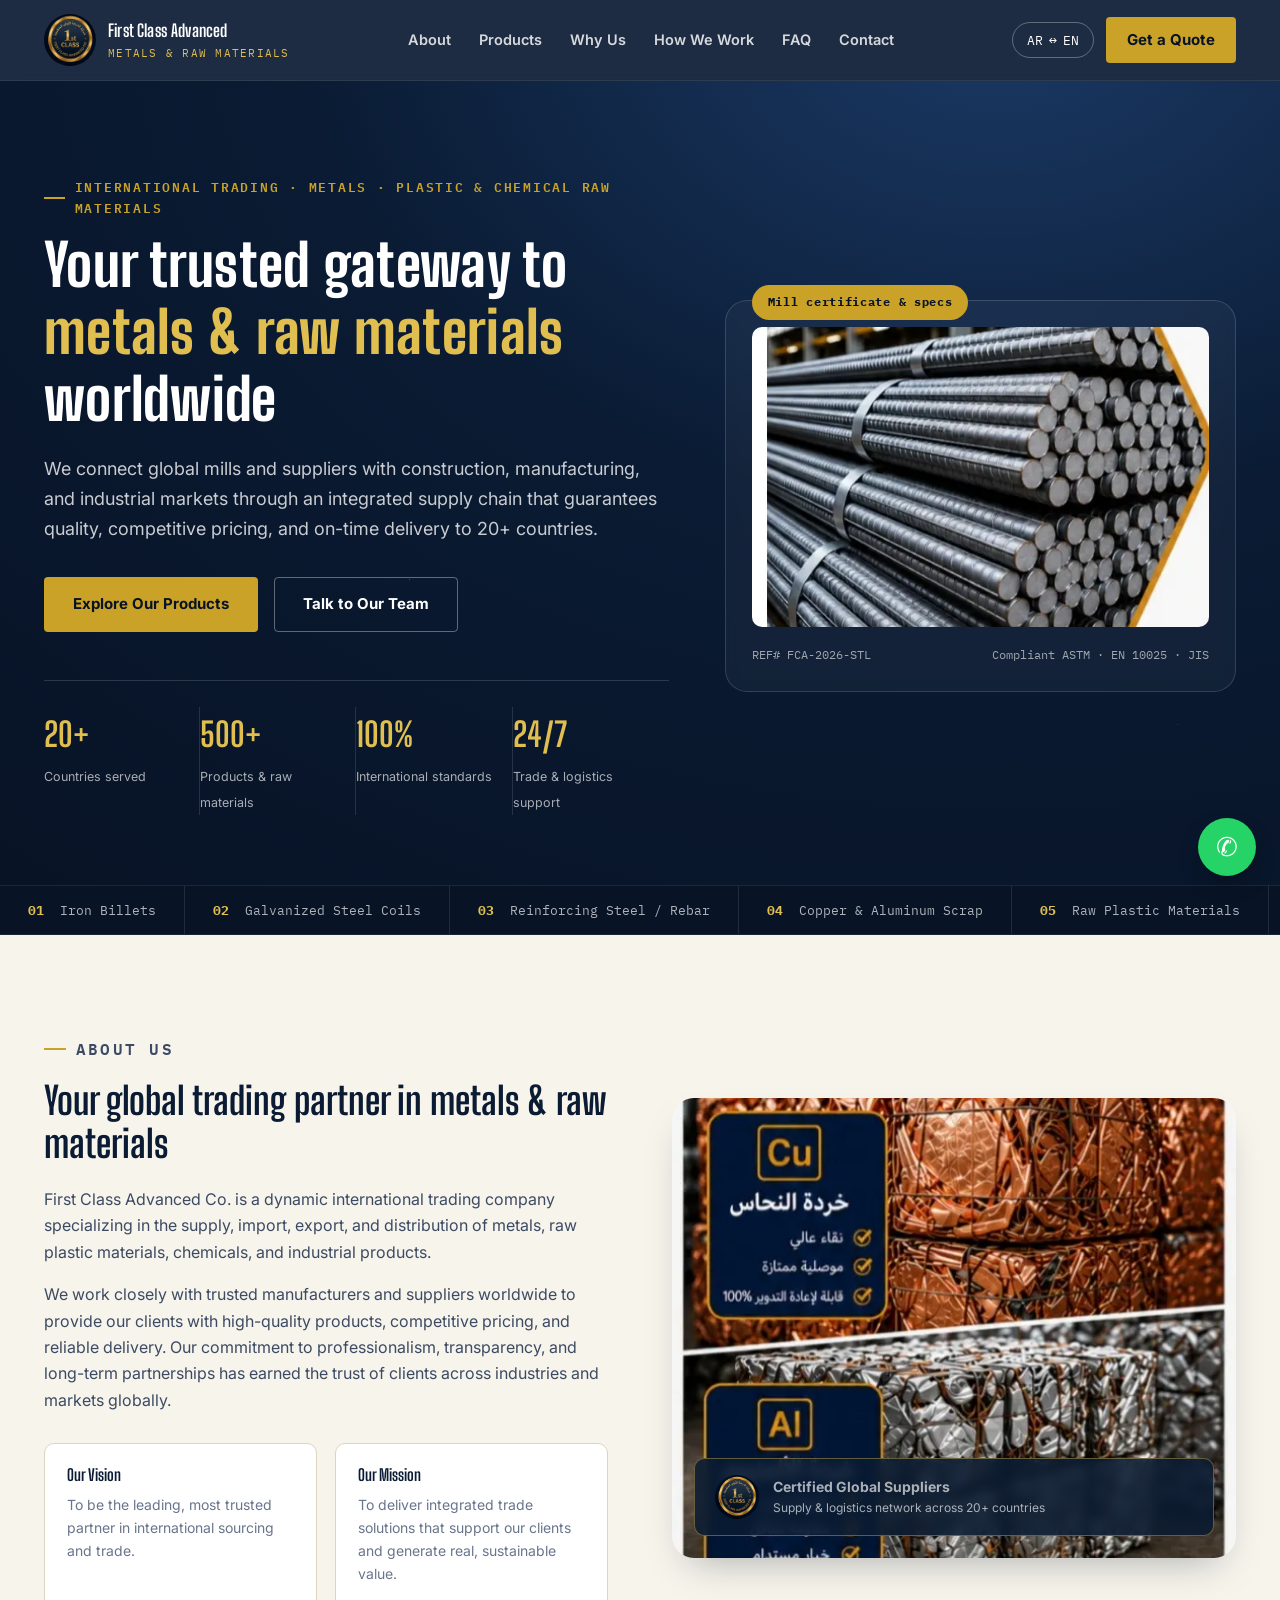
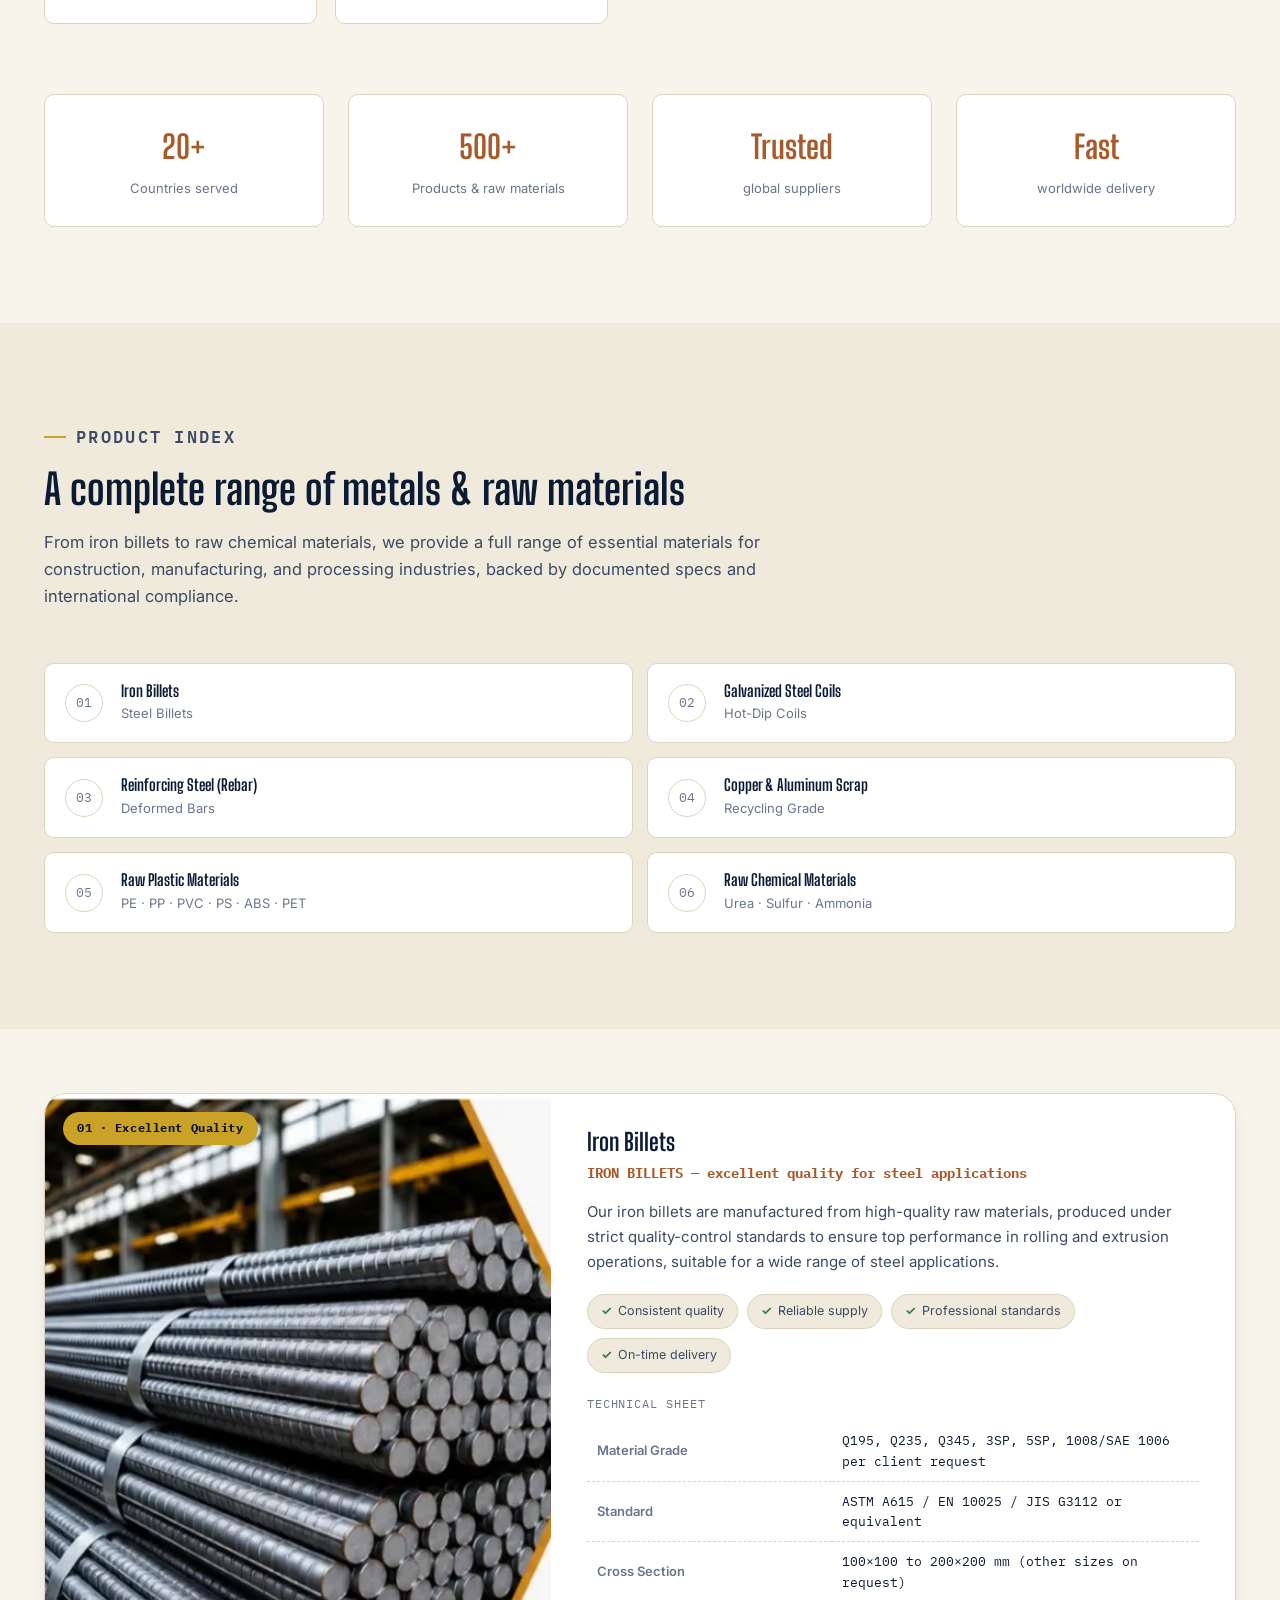
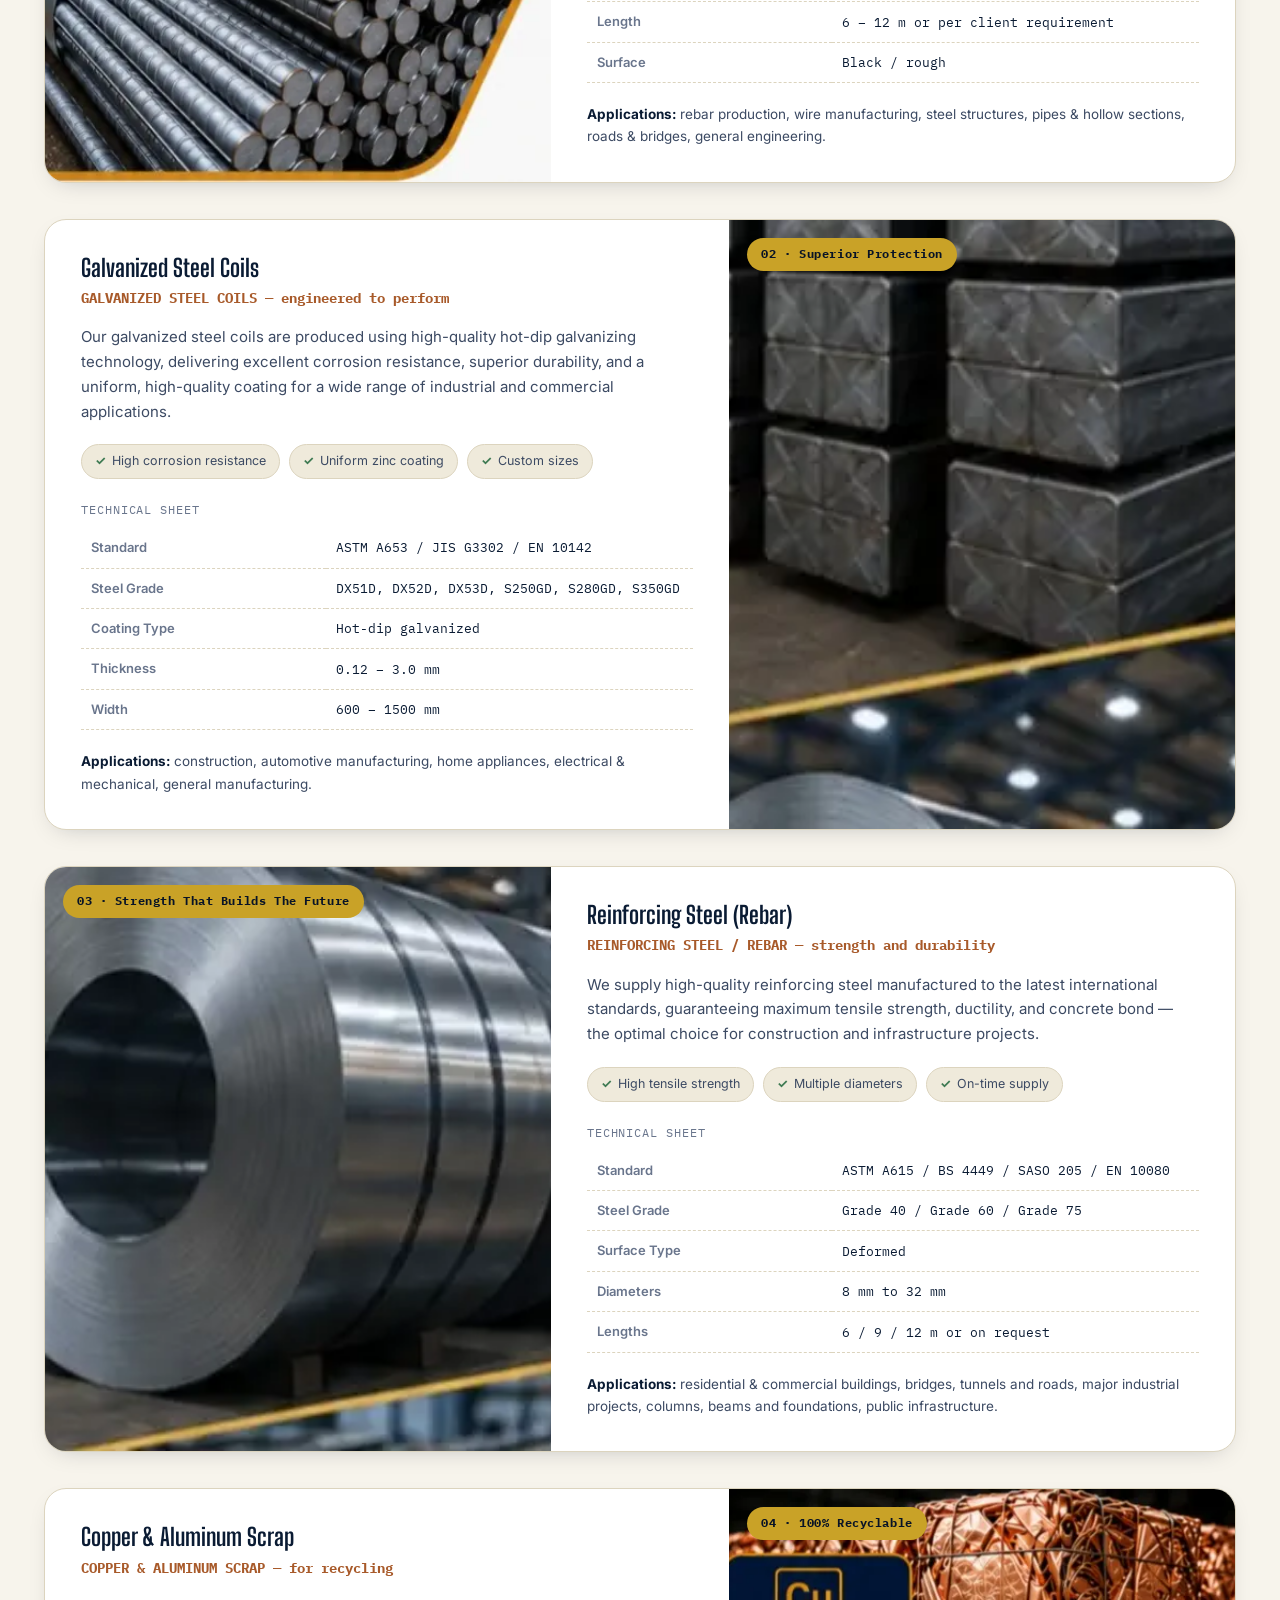
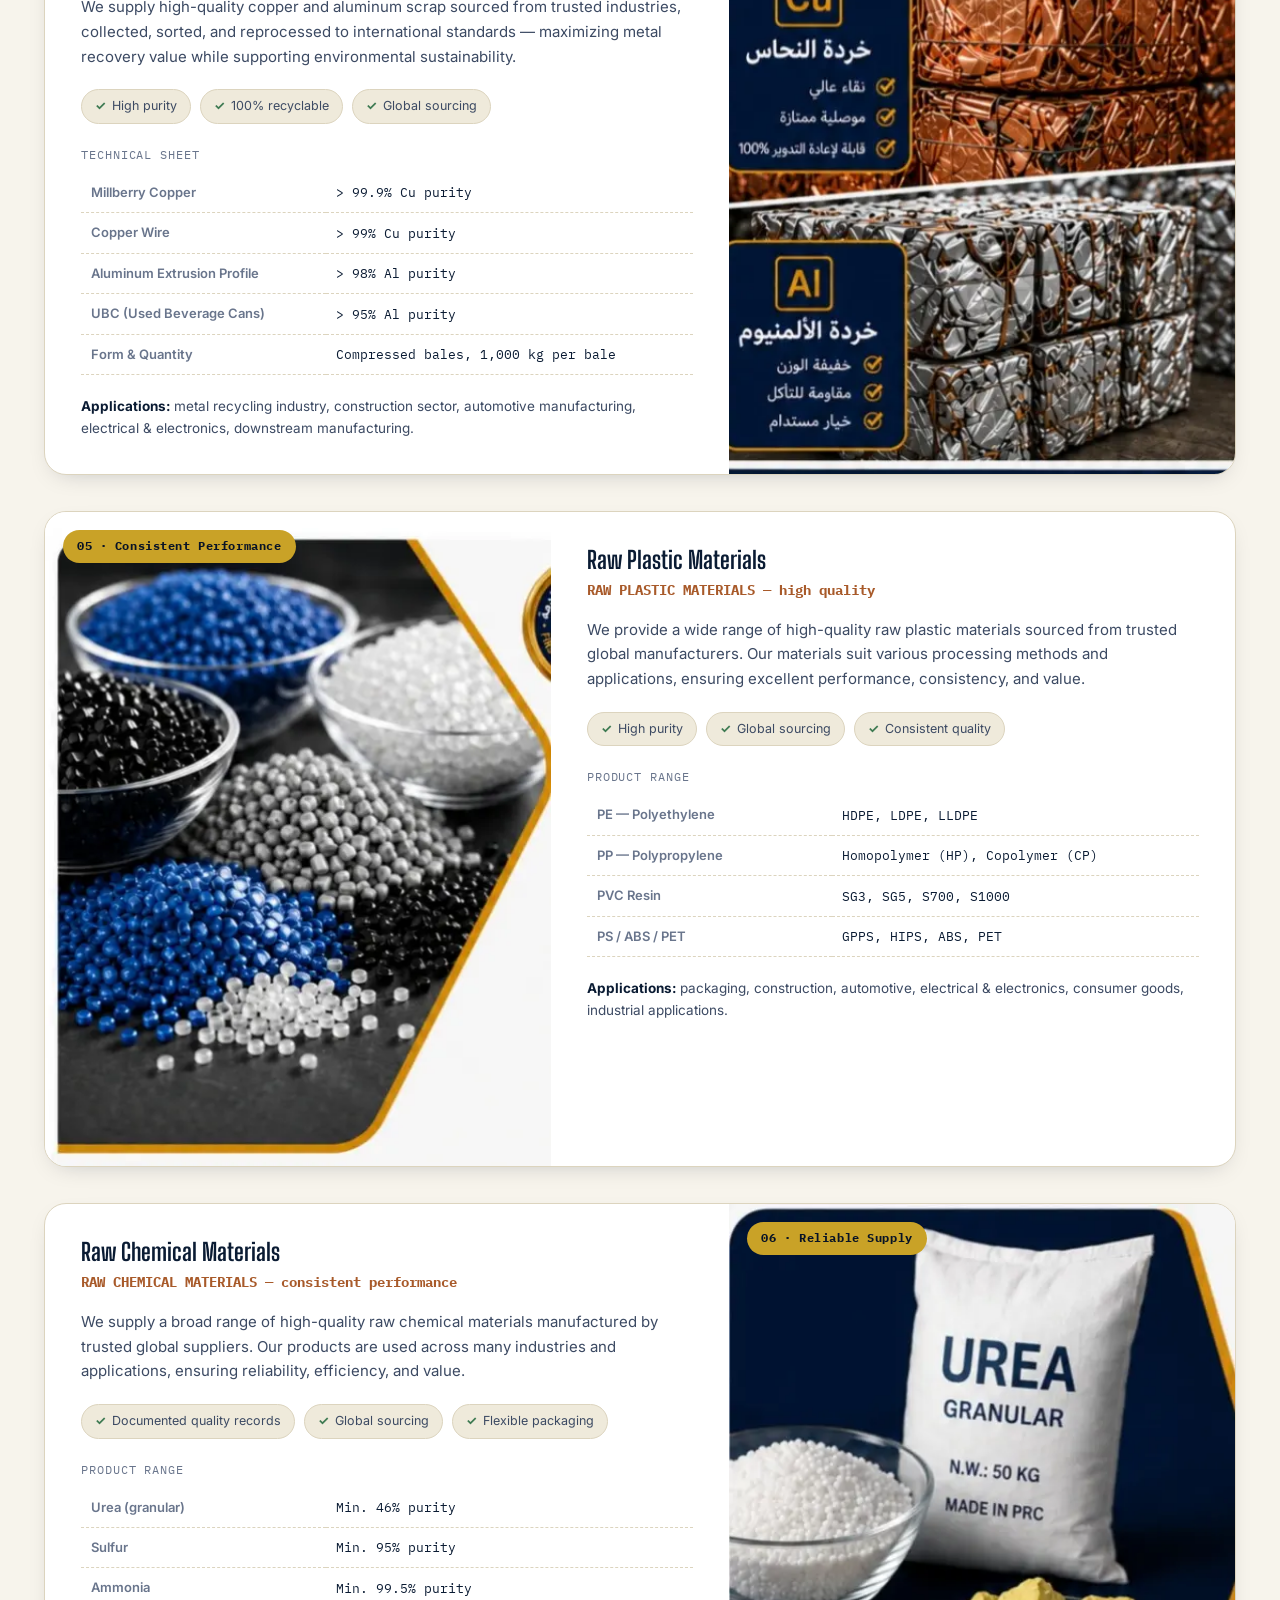
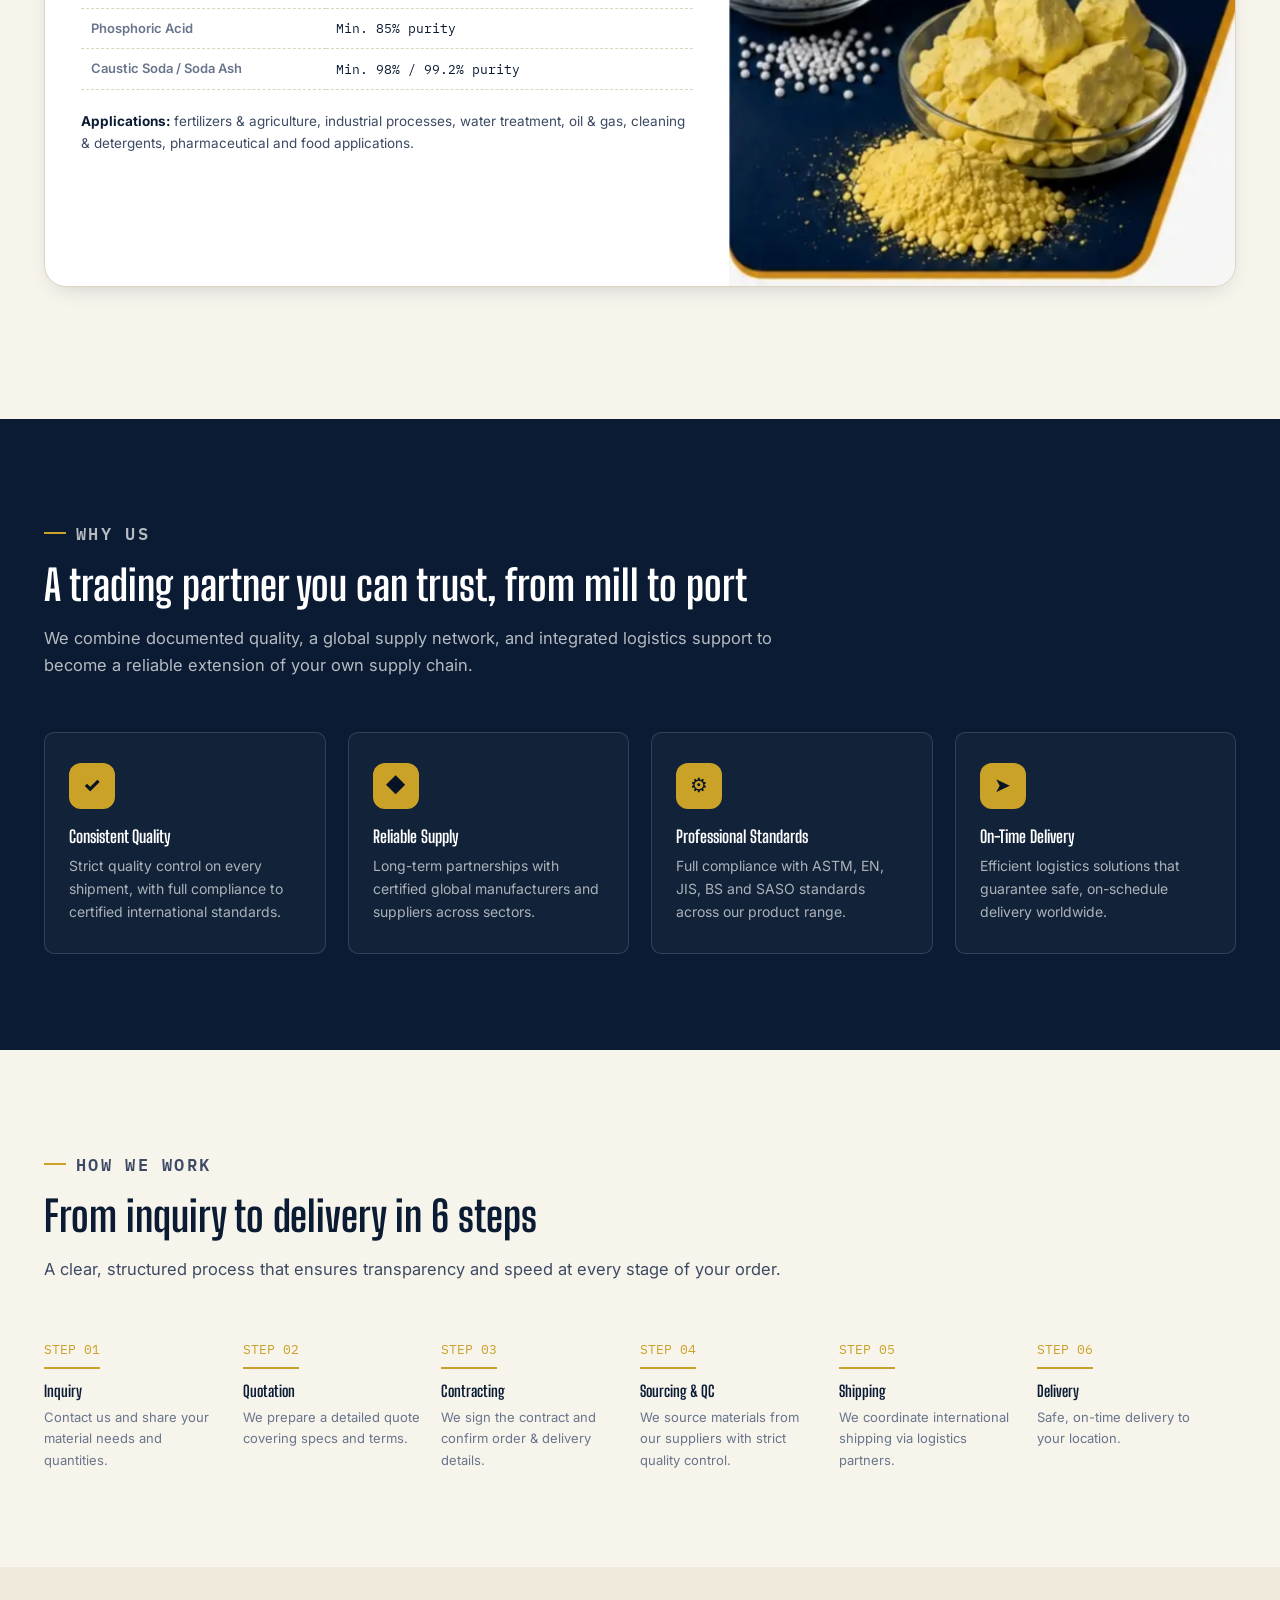
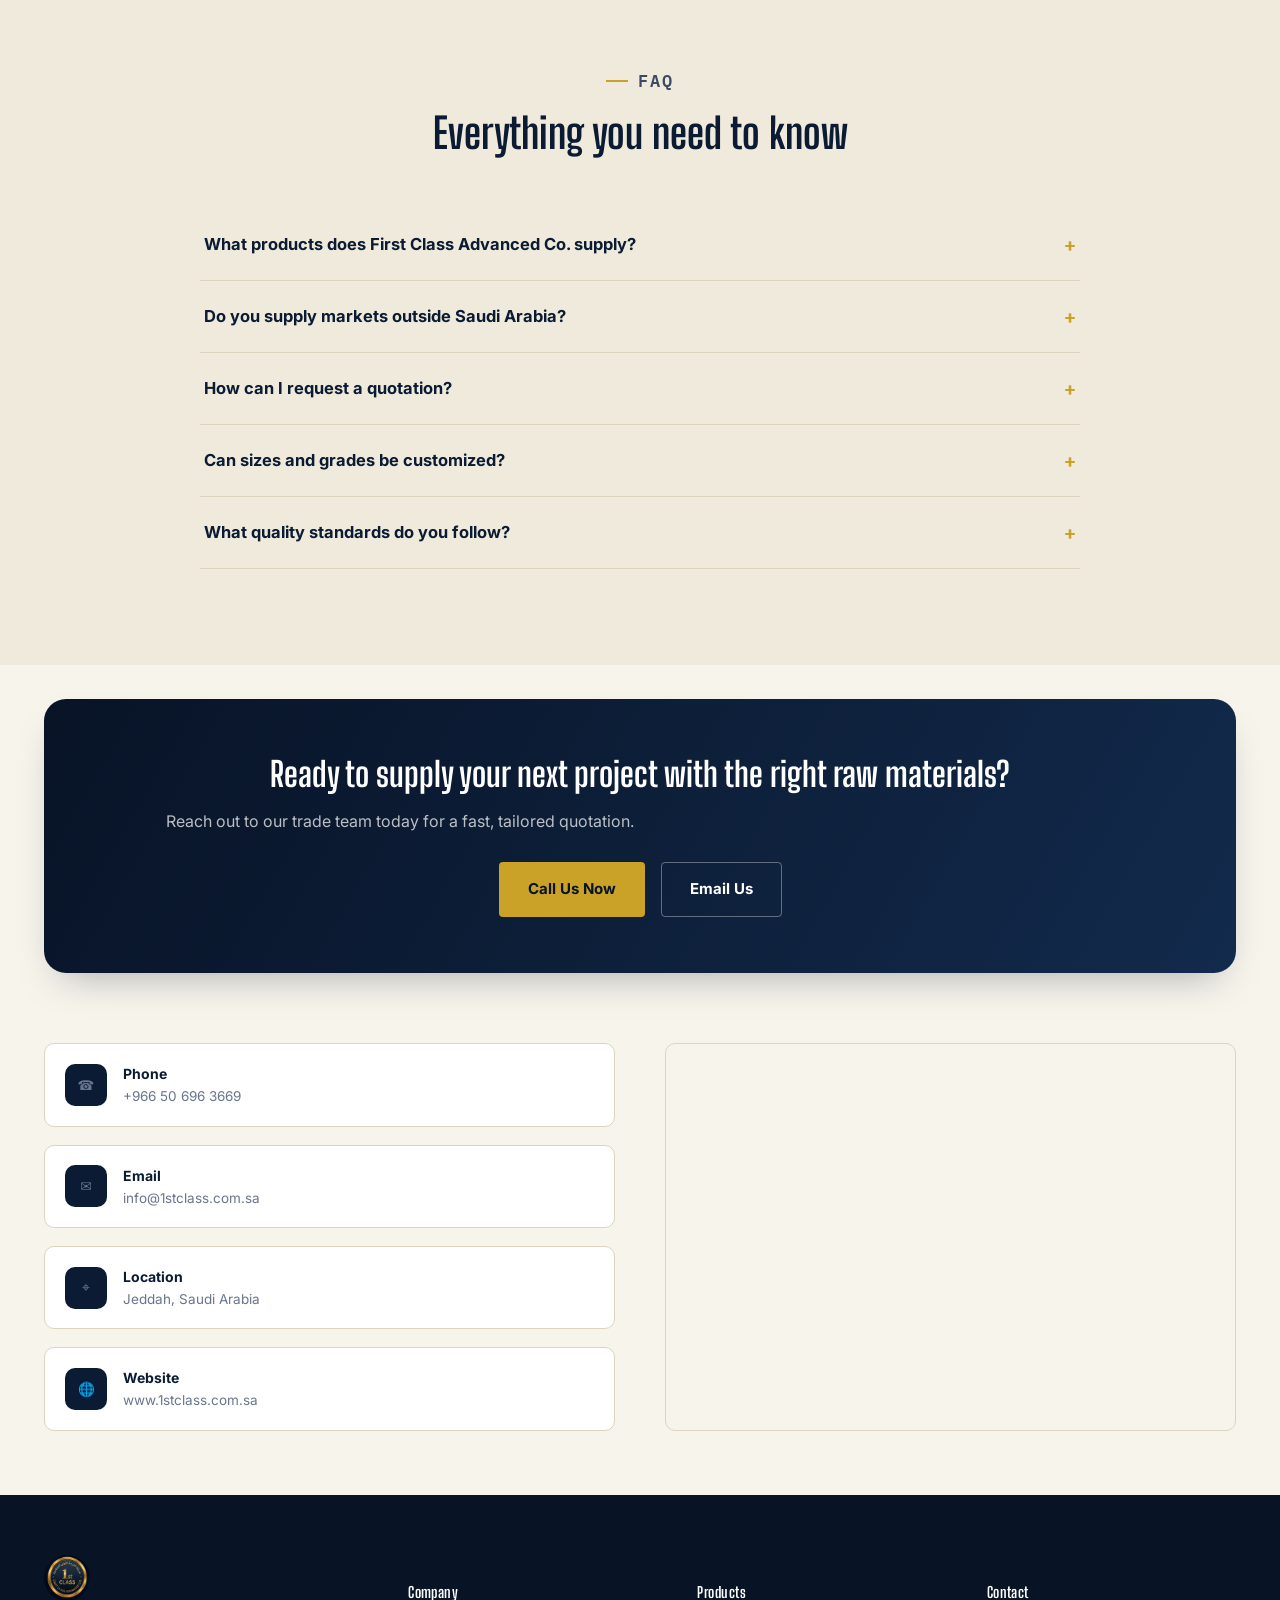
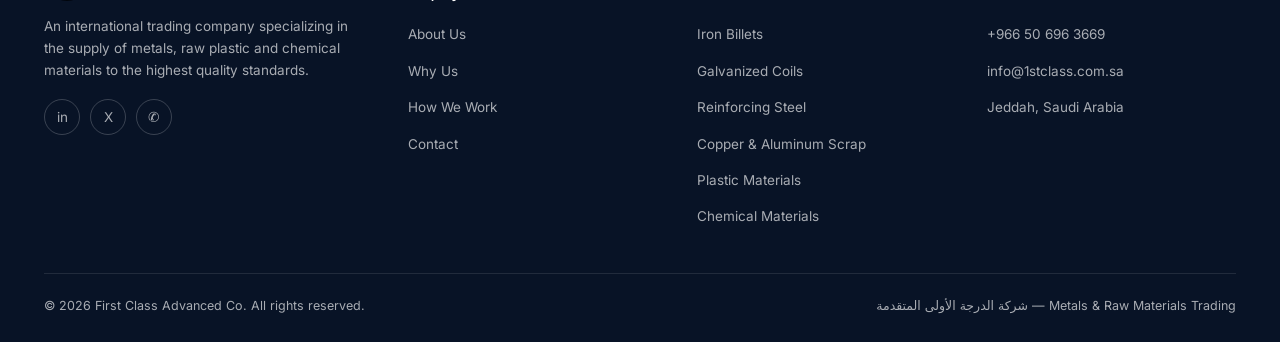
==== hg/en/index.html @ 4bcb8235 "Add files via upload" ====
<!DOCTYPE html>
<html lang="en" dir="ltr">
<head>
<meta charset="UTF-8">
<meta name="viewport" content="width=device-width, initial-scale=1.0">
<title>First Class Advanced Co. | Metals, Plastic &amp; Chemical Raw Materials Supplier in Saudi Arabia</title>
<meta name="description" content="First Class Advanced Co. is your global trading partner for iron billets, rebar, galvanized steel coils, copper &amp; aluminum scrap, and raw plastic &amp; chemical materials. Reliable supply to 20+ countries.">
<meta name="keywords" content="iron billets, rebar steel, reinforcing steel, galvanized steel coils, copper scrap, aluminum scrap, raw plastic materials, polyethylene, polypropylene, urea, raw chemical materials, metals import export, Saudi metals trading company, Jeddah">
<meta name="robots" content="index, follow, max-image-preview:large">
<meta name="author" content="First Class Advanced Co.">
<link rel="canonical" href="https://1stclass.com.sa/en/home/">
<link rel="alternate" hreflang="en" href="https://1stclass.com.sa/en/home/">
<link rel="alternate" hreflang="ar" href="https://1stclass.com.sa/ar/home/">
<link rel="alternate" hreflang="x-default" href="https://1stclass.com.sa/ar/home/">

<!-- Open Graph -->
<meta property="og:type" content="website">
<meta property="og:site_name" content="First Class Advanced Co.">
<meta property="og:title" content="First Class Advanced Co. | Metals &amp; Raw Materials Trading">
<meta property="og:description" content="Your global trading partner for metals and raw plastic &amp; chemical materials. High quality, competitive pricing, reliable worldwide delivery.">
<meta property="og:url" content="https://1stclass.com.sa/en/home/">
<meta property="og:image" content="https://1stclass.com.sa/images/og-cover-en.webp">
<meta property="og:locale" content="en_US">
<meta property="og:locale:alternate" content="ar_SA">

<!-- Twitter -->
<meta name="twitter:card" content="summary_large_image">
<meta name="twitter:title" content="First Class Advanced Co. | Metals &amp; Raw Materials Trading">
<meta name="twitter:description" content="Your global trading partner for metals and raw plastic &amp; chemical materials.">
<meta name="twitter:image" content="https://1stclass.com.sa/images/og-cover-en.webp">

<link rel="icon" href="../icons/favicon-32.png" type="image/png" sizes="32x32">
<link rel="icon" href="../icons/favicon-64.png" type="image/png" sizes="64x64">
<link rel="apple-touch-icon" href="../icons/apple-touch-icon.png">
<link rel="shortcut icon" href="../icons/favicon.ico">
<link rel="preconnect" href="https://fonts.googleapis.com">
<link rel="preconnect" href="https://fonts.gstatic.com" crossorigin>
<link rel="preload" as="image" href="../images/billets-rebar.webp">
<link rel="stylesheet" href="../style.css">

<script type="application/ld+json">
{
  "@context": "https://schema.org",
  "@type": "Organization",
  "name": "First Class Advanced Co.",
  "url": "https://1stclass.com.sa/en/home/",
  "logo": "https://1stclass.com.sa/images/logo.webp",
  "image": "https://1stclass.com.sa/images/og-cover-en.webp",
  "description": "International trading company specializing in the supply, import, and export of metals, raw plastic materials, and chemicals.",
  "address": { "@type": "PostalAddress", "addressLocality": "Jeddah", "addressCountry": "SA" },
  "contactPoint": {
    "@type": "ContactPoint",
    "telephone": "+966-50-696-3669",
    "contactType": "sales",
    "areaServed": "Worldwide",
    "availableLanguage": ["ar","en"]
  },
  "email": "info@1stclass.com.sa",
  "sameAs": []
}
</script>
<script type="application/ld+json">
{
  "@context": "https://schema.org",
  "@type": "BreadcrumbList",
  "itemListElement": [
    {"@type":"ListItem","position":1,"name":"Home","item":"https://1stclass.com.sa/en/home/"}
  ]
}
</script>
<script type="application/ld+json">
{
  "@context": "https://schema.org",
  "@type": "FAQPage",
  "mainEntity": [
    {"@type":"Question","name":"What products does First Class Advanced Co. supply?","acceptedAnswer":{"@type":"Answer","text":"We supply iron billets, galvanized steel coils, reinforcing steel (rebar), copper and aluminum scrap, raw plastic materials, and raw chemical materials such as urea, sulfur, ammonia, and phosphoric acid."}},
    {"@type":"Question","name":"Do you supply markets outside Saudi Arabia?","acceptedAnswer":{"@type":"Answer","text":"Yes, we serve more than 20 countries worldwide through an international supplier and logistics network that ensures safe, on-time delivery."}},
    {"@type":"Question","name":"How can I request a quotation?","acceptedAnswer":{"@type":"Answer","text":"You can reach us by phone, email, or the contact form on our website, and our sales team will prepare a detailed quotation promptly."}},
    {"@type":"Question","name":"Can sizes and grades be customized?","acceptedAnswer":{"@type":"Answer","text":"Yes, most of our products such as iron billets, rebar, and galvanized steel coils are available in customized sizes and grades based on client requirements."}},
    {"@type":"Question","name":"What quality standards do you follow?","acceptedAnswer":{"@type":"Answer","text":"We comply with international standards such as ASTM, EN, JIS, BS, and SASO, with strict quality control on every shipment to guarantee purity and conformity."}}
  ]
}
</script>
</head>
<body>
<a href="#main" class="skip-link">Skip to main content</a>

<header class="site-header">
  <div class="container header-row">
    <a href="#top" class="brand">
      <img src="../icons/logo.webp" alt="First Class Advanced Co. logo" width="52" height="52">
      <span class="brand-text">
        <strong>First Class Advanced</strong>
        <span>METALS &amp; RAW MATERIALS</span>
      </span>
    </a>
    <nav class="main-nav" id="main-nav" aria-label="Main navigation">
      <a href="#about">About</a>
      <a href="#products">Products</a>
      <a href="#why">Why Us</a>
      <a href="#process">How We Work</a>
      <a href="#faq">FAQ</a>
      <a href="#contact">Contact</a>
    </nav>
    <div class="header-actions">
      <a href="/ar/home/" class="lang-switch" hreflang="ar">AR <span aria-hidden="true">↔</span> EN</a>
      <a href="#contact" class="btn btn-gold" style="padding:10px 20px;">Get a Quote</a>
      <button class="nav-toggle" id="navToggle" aria-label="Open menu" aria-expanded="false" aria-controls="main-nav">☰</button>
    </div>
  </div>
</header>

<main id="main">

  <!-- HERO -->
  <section class="hero" id="top">
    <div class="container hero-grid">
      <div>
        <p class="eyebrow">International Trading · Metals · Plastic &amp; Chemical Raw Materials</p>
        <h1>Your trusted gateway to <em>metals &amp; raw materials</em> worldwide</h1>
        <p class="lede">We connect global mills and suppliers with construction, manufacturing, and industrial markets through an integrated supply chain that guarantees quality, competitive pricing, and on-time delivery to 20+ countries.</p>
        <div class="hero-ctas">
          <a href="#products" class="btn btn-gold">Explore Our Products</a>
          <a href="#contact" class="btn btn-ghost">Talk to Our Team</a>
        </div>
        <div class="hero-stats">
          <div><b>20+</b><span>Countries served</span></div>
          <div><b>500+</b><span>Products &amp; raw materials</span></div>
          <div><b>100%</b><span>International standards</span></div>
          <div><b>24/7</b><span>Trade &amp; logistics support</span></div>
        </div>
      </div>
      <div class="hero-card reveal">
        <span class="tag">Mill certificate &amp; specs</span>
        <img src="../images/billets-rebar.webp" alt="Stacked iron billets in the company warehouse ready for shipment" width="700" height="500" loading="eager">
        <div class="hero-card-foot">
          <span>REF# FCA-2026-STL</span>
          <span>Compliant ASTM · EN 10025 · JIS</span>
        </div>
      </div>
    </div>
  </section>

  <!-- TICKER -->
  <div class="ticker-wrap" aria-hidden="true">
    <div class="ticker">
      <span><b>01</b> Iron Billets</span>
      <span><b>02</b> Galvanized Steel Coils</span>
      <span><b>03</b> Reinforcing Steel / Rebar</span>
      <span><b>04</b> Copper &amp; Aluminum Scrap</span>
      <span><b>05</b> Raw Plastic Materials</span>
      <span><b>06</b> Raw Chemical Materials</span>
      <span><b>07</b> Global Shipping &amp; Supply</span>
      <span><b>08</b> Certified Quality Control</span>
    </div>
  </div>

  <!-- ABOUT -->
  <section class="pad" id="about">
    <div class="container">
      <div class="about-grid">
        <div class="about-copy reveal">
          <p class="eyebrow">About Us</p>
          <h2 style="font-size:clamp(26px,3.2vw,38px); color:var(--navy-900); margin-bottom:20px;">Your global trading partner in metals &amp; raw materials</h2>
          <p>First Class Advanced Co. is a dynamic international trading company specializing in the supply, import, export, and distribution of metals, raw plastic materials, chemicals, and industrial products.</p>
          <p>We work closely with trusted manufacturers and suppliers worldwide to provide our clients with high-quality products, competitive pricing, and reliable delivery. Our commitment to professionalism, transparency, and long-term partnerships has earned the trust of clients across industries and markets globally.</p>
          <div class="value-cards">
            <div class="value-card"><h4>Our Vision</h4><p>To be the leading, most trusted partner in international sourcing and trade.</p></div>
            <div class="value-card"><h4>Our Mission</h4><p>To deliver integrated trade solutions that support our clients and generate real, sustainable value.</p></div>
          </div>
        </div>
        <div class="about-visual reveal">
          <img src="../images/copper-aluminum-scrap.webp" alt="Compressed bales of copper and aluminum scrap ready for recycling" width="700" height="460" loading="lazy">
          <div class="seal-badge">
            <img src="../icons/logo.webp" alt="First Class Advanced Co. seal">
            <span><b>Certified Global Suppliers</b><span>Supply &amp; logistics network across 20+ countries</span></span>
          </div>
        </div>
      </div>

      <div class="stat-strip reveal">
        <div class="stat-item"><b>20+</b><span>Countries served</span></div>
        <div class="stat-item"><b>500+</b><span>Products &amp; raw materials</span></div>
        <div class="stat-item"><b>Trusted</b><span>global suppliers</span></div>
        <div class="stat-item"><b>Fast</b><span>worldwide delivery</span></div>
      </div>
    </div>
  </section>

  <!-- PRODUCT INDEX -->
  <section class="pad bg-paper2" id="products">
    <div class="container">
      <div class="section-head reveal">
        <p class="eyebrow">Product Index</p>
        <h2>A complete range of metals &amp; raw materials</h2>
        <p>From iron billets to raw chemical materials, we provide a full range of essential materials for construction, manufacturing, and processing industries, backed by documented specs and international compliance.</p>
      </div>
      <div class="index-list reveal">
        <a href="#p-billets" class="index-item"><span class="index-num mono">01</span><span><h4>Iron Billets</h4><span>Steel Billets</span></span></a>
        <a href="#p-coils" class="index-item"><span class="index-num mono">02</span><span><h4>Galvanized Steel Coils</h4><span>Hot-Dip Coils</span></span></a>
        <a href="#p-rebar" class="index-item"><span class="index-num mono">03</span><span><h4>Reinforcing Steel (Rebar)</h4><span>Deformed Bars</span></span></a>
        <a href="#p-scrap" class="index-item"><span class="index-num mono">04</span><span><h4>Copper &amp; Aluminum Scrap</h4><span>Recycling Grade</span></span></a>
        <a href="#p-plastics" class="index-item"><span class="index-num mono">05</span><span><h4>Raw Plastic Materials</h4><span>PE · PP · PVC · PS · ABS · PET</span></span></a>
        <a href="#p-chemicals" class="index-item"><span class="index-num mono">06</span><span><h4>Raw Chemical Materials</h4><span>Urea · Sulfur · Ammonia</span></span></a>
      </div>
    </div>
  </section>

  <!-- PRODUCT CARDS -->
  <section class="pad" style="padding-top:64px;">
    <div class="container">

      <article class="product-card reveal" id="p-billets">
        <div class="pc-media"><span class="stamp">01 · Excellent Quality</span>
          <img src="../images/billets-rebar.webp" alt="Square-section iron billets stacked at the mill" width="640" height="480" loading="lazy"></div>
        <div class="pc-body">
          <h3>Iron Billets</h3>
          <p class="pc-tagline">IRON BILLETS — excellent quality for steel applications</p>
          <p class="pc-desc">Our iron billets are manufactured from high-quality raw materials, produced under strict quality-control standards to ensure top performance in rolling and extrusion operations, suitable for a wide range of steel applications.</p>
          <ul class="pc-features">
            <li>Consistent quality</li><li>Reliable supply</li><li>Professional standards</li><li>On-time delivery</li>
          </ul>
          <table class="spec-table">
            <caption>Technical Sheet</caption>
            <tr><th>Material Grade</th><td>Q195, Q235, Q345, 3SP, 5SP, 1008/SAE 1006 per client request</td></tr>
            <tr><th>Standard</th><td>ASTM A615 / EN 10025 / JIS G3112 or equivalent</td></tr>
            <tr><th>Cross Section</th><td>100×100 to 200×200 mm (other sizes on request)</td></tr>
            <tr><th>Length</th><td>6 – 12 m or per client requirement</td></tr>
            <tr><th>Surface</th><td>Black / rough</td></tr>
          </table>
          <p class="pc-apps"><b>Applications: </b>rebar production, wire manufacturing, steel structures, pipes &amp; hollow sections, roads &amp; bridges, general engineering.</p>
        </div>
      </article>

      <article class="product-card reveal" id="p-coils">
        <div class="pc-media"><span class="stamp">02 · Superior Protection</span>
          <img src="../images/crop-coil.webp" alt="A galvanized steel coil on the production line" width="640" height="480" loading="lazy"></div>
        <div class="pc-body">
          <h3>Galvanized Steel Coils</h3>
          <p class="pc-tagline">GALVANIZED STEEL COILS — engineered to perform</p>
          <p class="pc-desc">Our galvanized steel coils are produced using high-quality hot-dip galvanizing technology, delivering excellent corrosion resistance, superior durability, and a uniform, high-quality coating for a wide range of industrial and commercial applications.</p>
          <ul class="pc-features">
            <li>High corrosion resistance</li><li>Uniform zinc coating</li><li>Custom sizes</li>
          </ul>
          <table class="spec-table">
            <caption>Technical Sheet</caption>
            <tr><th>Standard</th><td>ASTM A653 / JIS G3302 / EN 10142</td></tr>
            <tr><th>Steel Grade</th><td>DX51D, DX52D, DX53D, S250GD, S280GD, S350GD</td></tr>
            <tr><th>Coating Type</th><td>Hot-dip galvanized</td></tr>
            <tr><th>Thickness</th><td>0.12 – 3.0 mm</td></tr>
            <tr><th>Width</th><td>600 – 1500 mm</td></tr>
          </table>
          <p class="pc-apps"><b>Applications: </b>construction, automotive manufacturing, home appliances, electrical &amp; mechanical, general manufacturing.</p>
        </div>
      </article>

      <article class="product-card reveal" id="p-rebar">
        <div class="pc-media"><span class="stamp">03 · Strength That Builds The Future</span>
          <img src="../images/crop-rebar-mesh.webp" alt="Stacked reinforcing steel mesh" width="640" height="480" loading="lazy"></div>
        <div class="pc-body">
          <h3>Reinforcing Steel (Rebar)</h3>
          <p class="pc-tagline">REINFORCING STEEL / REBAR — strength and durability</p>
          <p class="pc-desc">We supply high-quality reinforcing steel manufactured to the latest international standards, guaranteeing maximum tensile strength, ductility, and concrete bond — the optimal choice for construction and infrastructure projects.</p>
          <ul class="pc-features">
            <li>High tensile strength</li><li>Multiple diameters</li><li>On-time supply</li>
          </ul>
          <table class="spec-table">
            <caption>Technical Sheet</caption>
            <tr><th>Standard</th><td>ASTM A615 / BS 4449 / SASO 205 / EN 10080</td></tr>
            <tr><th>Steel Grade</th><td>Grade 40 / Grade 60 / Grade 75</td></tr>
            <tr><th>Surface Type</th><td>Deformed</td></tr>
            <tr><th>Diameters</th><td>8 mm to 32 mm</td></tr>
            <tr><th>Lengths</th><td>6 / 9 / 12 m or on request</td></tr>
          </table>
          <p class="pc-apps"><b>Applications: </b>residential &amp; commercial buildings, bridges, tunnels and roads, major industrial projects, columns, beams and foundations, public infrastructure.</p>
        </div>
      </article>

      <article class="product-card reveal" id="p-scrap">
        <div class="pc-media"><span class="stamp">04 · 100% Recyclable</span>
          <img src="../images/copper-aluminum-scrap.webp" alt="Compressed bales of pure copper scrap and aluminum scrap" width="640" height="480" loading="lazy"></div>
        <div class="pc-body">
          <h3>Copper &amp; Aluminum Scrap</h3>
          <p class="pc-tagline">COPPER &amp; ALUMINUM SCRAP — for recycling</p>
          <p class="pc-desc">We supply high-quality copper and aluminum scrap sourced from trusted industries, collected, sorted, and reprocessed to international standards — maximizing metal recovery value while supporting environmental sustainability.</p>
          <ul class="pc-features">
            <li>High purity</li><li>100% recyclable</li><li>Global sourcing</li>
          </ul>
          <table class="spec-table">
            <caption>Technical Sheet</caption>
            <tr><th>Millberry Copper</th><td>&gt; 99.9% Cu purity</td></tr>
            <tr><th>Copper Wire</th><td>&gt; 99% Cu purity</td></tr>
            <tr><th>Aluminum Extrusion Profile</th><td>&gt; 98% Al purity</td></tr>
            <tr><th>UBC (Used Beverage Cans)</th><td>&gt; 95% Al purity</td></tr>
            <tr><th>Form &amp; Quantity</th><td>Compressed bales, 1,000 kg per bale</td></tr>
          </table>
          <p class="pc-apps"><b>Applications: </b>metal recycling industry, construction sector, automotive manufacturing, electrical &amp; electronics, downstream manufacturing.</p>
        </div>
      </article>

      <article class="product-card reveal" id="p-plastics">
        <div class="pc-media"><span class="stamp">05 · Consistent Performance</span>
          <img src="../images/plastic-pellets.webp" alt="Raw plastic pellets in multiple colors" width="640" height="480" loading="lazy"></div>
        <div class="pc-body">
          <h3>Raw Plastic Materials</h3>
          <p class="pc-tagline">RAW PLASTIC MATERIALS — high quality</p>
          <p class="pc-desc">We provide a wide range of high-quality raw plastic materials sourced from trusted global manufacturers. Our materials suit various processing methods and applications, ensuring excellent performance, consistency, and value.</p>
          <ul class="pc-features">
            <li>High purity</li><li>Global sourcing</li><li>Consistent quality</li>
          </ul>
          <table class="spec-table">
            <caption>Product Range</caption>
            <tr><th>PE — Polyethylene</th><td>HDPE, LDPE, LLDPE</td></tr>
            <tr><th>PP — Polypropylene</th><td>Homopolymer (HP), Copolymer (CP)</td></tr>
            <tr><th>PVC Resin</th><td>SG3, SG5, S700, S1000</td></tr>
            <tr><th>PS / ABS / PET</th><td>GPPS, HIPS, ABS, PET</td></tr>
          </table>
          <p class="pc-apps"><b>Applications: </b>packaging, construction, automotive, electrical &amp; electronics, consumer goods, industrial applications.</p>
        </div>
      </article>

      <article class="product-card reveal" id="p-chemicals">
        <div class="pc-media"><span class="stamp">06 · Reliable Supply</span>
          <img src="../images/urea-chemicals.webp" alt="A bag of granular urea and other raw chemical materials" width="640" height="480" loading="lazy"></div>
        <div class="pc-body">
          <h3>Raw Chemical Materials</h3>
          <p class="pc-tagline">RAW CHEMICAL MATERIALS — consistent performance</p>
          <p class="pc-desc">We supply a broad range of high-quality raw chemical materials manufactured by trusted global suppliers. Our products are used across many industries and applications, ensuring reliability, efficiency, and value.</p>
          <ul class="pc-features">
            <li>Documented quality records</li><li>Global sourcing</li><li>Flexible packaging</li>
          </ul>
          <table class="spec-table">
            <caption>Product Range</caption>
            <tr><th>Urea (granular)</th><td>Min. 46% purity</td></tr>
            <tr><th>Sulfur</th><td>Min. 95% purity</td></tr>
            <tr><th>Ammonia</th><td>Min. 99.5% purity</td></tr>
            <tr><th>Phosphoric Acid</th><td>Min. 85% purity</td></tr>
            <tr><th>Caustic Soda / Soda Ash</th><td>Min. 98% / 99.2% purity</td></tr>
          </table>
          <p class="pc-apps"><b>Applications: </b>fertilizers &amp; agriculture, industrial processes, water treatment, oil &amp; gas, cleaning &amp; detergents, pharmaceutical and food applications.</p>
        </div>
      </article>

    </div>
  </section>

  <!-- WHY US -->
  <section class="pad bg-navy" id="why">
    <div class="container">
      <div class="section-head reveal">
        <p class="eyebrow">Why Us</p>
        <h2>A trading partner you can trust, from mill to port</h2>
        <p>We combine documented quality, a global supply network, and integrated logistics support to become a reliable extension of your own supply chain.</p>
      </div>
      <div class="why-grid">
        <div class="why-card reveal"><div class="why-icon">✓</div><h4>Consistent Quality</h4><p>Strict quality control on every shipment, with full compliance to certified international standards.</p></div>
        <div class="why-card reveal"><div class="why-icon">◆</div><h4>Reliable Supply</h4><p>Long-term partnerships with certified global manufacturers and suppliers across sectors.</p></div>
        <div class="why-card reveal"><div class="why-icon">⚙</div><h4>Professional Standards</h4><p>Full compliance with ASTM, EN, JIS, BS and SASO standards across our product range.</p></div>
        <div class="why-card reveal"><div class="why-icon">➤</div><h4>On-Time Delivery</h4><p>Efficient logistics solutions that guarantee safe, on-schedule delivery worldwide.</p></div>
      </div>
    </div>
  </section>

  <!-- PROCESS -->
  <section class="pad" id="process">
    <div class="container">
      <div class="section-head reveal">
        <p class="eyebrow">How We Work</p>
        <h2>From inquiry to delivery in 6 steps</h2>
        <p>A clear, structured process that ensures transparency and speed at every stage of your order.</p>
      </div>
      <div class="process-rail reveal">
        <div class="process-step"><span class="pnum">STEP 01</span><h4>Inquiry</h4><p>Contact us and share your material needs and quantities.</p></div>
        <div class="process-step"><span class="pnum">STEP 02</span><h4>Quotation</h4><p>We prepare a detailed quote covering specs and terms.</p></div>
        <div class="process-step"><span class="pnum">STEP 03</span><h4>Contracting</h4><p>We sign the contract and confirm order &amp; delivery details.</p></div>
        <div class="process-step"><span class="pnum">STEP 04</span><h4>Sourcing &amp; QC</h4><p>We source materials from our suppliers with strict quality control.</p></div>
        <div class="process-step"><span class="pnum">STEP 05</span><h4>Shipping</h4><p>We coordinate international shipping via logistics partners.</p></div>
        <div class="process-step"><span class="pnum">STEP 06</span><h4>Delivery</h4><p>Safe, on-time delivery to your location.</p></div>
      </div>
    </div>
  </section>

  <!-- FAQ -->
  <section class="pad bg-paper2" id="faq">
    <div class="container">
      <div class="section-head reveal" style="margin-inline:auto; text-align:center;">
        <p class="eyebrow" style="justify-content:center;">FAQ</p>
        <h2>Everything you need to know</h2>
      </div>
      <div class="faq-list reveal">
        <div class="faq-item" data-open="false">
          <button class="faq-q" aria-expanded="false">What products does First Class Advanced Co. supply?<span class="plus">+</span></button>
          <div class="faq-a"><p>We supply iron billets, galvanized steel coils, reinforcing steel (rebar), copper and aluminum scrap, raw plastic materials, and raw chemical materials such as urea, sulfur, ammonia, and phosphoric acid.</p></div>
        </div>
        <div class="faq-item" data-open="false">
          <button class="faq-q" aria-expanded="false">Do you supply markets outside Saudi Arabia?<span class="plus">+</span></button>
          <div class="faq-a"><p>Yes, we serve more than 20 countries worldwide through an international supplier and logistics network that ensures safe, on-time delivery.</p></div>
        </div>
        <div class="faq-item" data-open="false">
          <button class="faq-q" aria-expanded="false">How can I request a quotation?<span class="plus">+</span></button>
          <div class="faq-a"><p>You can reach us by phone, email, or the contact form on our website, and our sales team will prepare a detailed quotation promptly.</p></div>
        </div>
        <div class="faq-item" data-open="false">
          <button class="faq-q" aria-expanded="false">Can sizes and grades be customized?<span class="plus">+</span></button>
          <div class="faq-a"><p>Yes, most of our products such as iron billets, rebar, and galvanized steel coils are available in customized sizes and grades based on client requirements.</p></div>
        </div>
        <div class="faq-item" data-open="false">
          <button class="faq-q" aria-expanded="false">What quality standards do you follow?<span class="plus">+</span></button>
          <div class="faq-a"><p>We comply with international standards such as ASTM, EN, JIS, BS, and SASO, with strict quality control on every shipment to guarantee purity and conformity.</p></div>
        </div>
      </div>
    </div>
  </section>

  <!-- CTA + CONTACT -->
  <section class="pad-s" id="contact">
    <div class="container">
      <div class="cta-band reveal">
        <h2>Ready to supply your next project with the right raw materials?</h2>
        <p>Reach out to our trade team today for a fast, tailored quotation.</p>
        <div class="cta-actions">
          <a href="tel:+966506963669" class="btn btn-gold">Call Us Now</a>
          <a href="mailto:info@1stclass.com.sa" class="btn btn-ghost">Email Us</a>
        </div>
      </div>

      <div class="contact-grid">
        <ul class="contact-list reveal">
          <li><span class="contact-ico">☎</span><span><b>Phone</b><a href="tel:+966506963669">+966 50 696 3669</a></span></li>
          <li><span class="contact-ico">✉</span><span><b>Email</b><a href="mailto:info@1stclass.com.sa">info@1stclass.com.sa</a></span></li>
          <li><span class="contact-ico">⌖</span><span><b>Location</b><span>Jeddah, Saudi Arabia</span></span></li>
          <li><span class="contact-ico">🌐</span><span><b>Website</b><a href="https://1stclass.com.sa">www.1stclass.com.sa</a></span></li>
        </ul>
        <div class="map-frame reveal">
          <iframe src="https://www.google.com/maps?q=Jeddah,Saudi%20Arabia&output=embed" title="Company location in Jeddah" loading="lazy" referrerpolicy="no-referrer-when-downgrade"></iframe>
        </div>
      </div>
    </div>
  </section>

</main>

<footer class="site-footer">
  <div class="container">
    <div class="footer-grid">
      <div class="footer-brand">
        <img src="../icons/logo.webp" alt="Company logo" width="46" height="46">
        <p>An international trading company specializing in the supply of metals, raw plastic and chemical materials to the highest quality standards.</p>
        <div class="social-row" aria-label="Social media links">
          <a href="#" aria-label="LinkedIn">in</a>
          <a href="#" aria-label="X">X</a>
          <a href="https://wa.me/966506963669" aria-label="WhatsApp">✆</a>
        </div>
      </div>
      <div>
        <h5>Company</h5>
        <ul><li><a href="#about">About Us</a></li><li><a href="#why">Why Us</a></li><li><a href="#process">How We Work</a></li><li><a href="#contact">Contact</a></li></ul>
      </div>
      <div>
        <h5>Products</h5>
        <ul><li><a href="#p-billets">Iron Billets</a></li><li><a href="#p-coils">Galvanized Coils</a></li><li><a href="#p-rebar">Reinforcing Steel</a></li><li><a href="#p-scrap">Copper &amp; Aluminum Scrap</a></li><li><a href="#p-plastics">Plastic Materials</a></li><li><a href="#p-chemicals">Chemical Materials</a></li></ul>
      </div>
      <div>
        <h5>Contact</h5>
        <ul><li><a href="tel:+966506963669">+966 50 696 3669</a></li><li><a href="mailto:info@1stclass.com.sa">info@1stclass.com.sa</a></li><li><a href="#">Jeddah, Saudi Arabia</a></li></ul>
      </div>
    </div>
    <div class="footer-bottom">
      <span>© <span data-year></span> First Class Advanced Co. All rights reserved.</span>
      <span>شركة الدرجة الأولى المتقدمة — Metals &amp; Raw Materials Trading</span>
    </div>
  </div>
</footer>

<a href="https://wa.me/966506963669" class="wa-float" aria-label="Chat with us on WhatsApp" target="_blank" rel="noopener">✆</a>

<script src="../script.js" defer></script>
</body>
</html>
---- hg/style.css ----
/* =========================================================
   FIRST CLASS ADVANCED CO. — Corporate site stylesheet
   Design tokens
   ========================================================= */
@import url('https://fonts.googleapis.com/css2?family=Almarai:wght@400;700;800&family=Cairo:wght@300;400;500;600;700&family=IBM+Plex+Mono:wght@400;500;600&display=swap');
@import url('https://fonts.googleapis.com/css2?family=Big+Shoulders+Display:wght@500;600;700;800;900&family=Inter:wght@300;400;500;600;700;800&family=IBM+Plex+Mono:wght@400;500;600&display=swap');

:root{
  --navy-950:#081326;
  --navy-900:#0A1B33;
  --navy-800:#122A4C;
  --navy-700:#1B3A66;
  --gold-500:#C9A227;
  --gold-400:#E0BE4F;
  --gold-100:#F6E9C4;
  --bronze-600:#A85A2A;
  --paper-50:#F7F4EC;
  --paper-100:#EFEADB;
  --ink-900:#10192B;
  --ink-700:#3C4A63;
  --ink-500:#69758C;
  --line:#DCD4BE;
  --white:#FFFFFF;
  --ok-green:#3E7A52;

  --radius-s:4px;
  --radius-m:10px;
  --radius-l:22px;

  --shadow-card:0 18px 40px -18px rgba(8,19,38,.35);
  --shadow-soft:0 8px 24px -12px rgba(8,19,38,.25);

  --ease:cubic-bezier(.16,.8,.24,1);
}

/* Fonts declared at top of file (see @import above) */
html[lang="ar"]{ --f-display:'Almarai', system-ui, sans-serif; --f-body:'Cairo', system-ui, sans-serif; --f-mono:'IBM Plex Mono', monospace; }
html[lang="en"]{ --f-display:'Big Shoulders Display', system-ui, sans-serif; --f-body:'Inter', system-ui, sans-serif; --f-mono:'IBM Plex Mono', monospace; }

*,*::before,*::after{ box-sizing:border-box; }
html{ scroll-behavior:smooth; }
@media (prefers-reduced-motion:reduce){
  html{ scroll-behavior:auto; }
  *,*::before,*::after{ animation-duration:.001ms !important; animation-iteration-count:1 !important; transition-duration:.001ms !important; scroll-behavior:auto !important; }
}

body{
  margin:0;
  font-family:var(--f-body);
  background:var(--paper-50);
  color:var(--ink-900);
  line-height:1.65;
  -webkit-font-smoothing:antialiased;
}
img{ max-width:100%; display:block; }
a{ color:inherit; text-decoration:none; }
ul{ margin:0; padding:0; list-style:none; }
h1,h2,h3,h4{ font-family:var(--f-display); margin:0; line-height:1.15; }
p{ margin:0; }
section{ position:relative; }

.container{ max-width:1240px; margin-inline:auto; padding-inline:24px; }
.mono{ font-family:'IBM Plex Mono', monospace; letter-spacing:.02em; }

:focus-visible{ outline:3px solid var(--gold-500); outline-offset:3px; }

/* ---------- Utility reveal ---------- */
.reveal{ opacity:0; transform:translateY(18px); transition:opacity .7s var(--ease), transform .7s var(--ease); }
.reveal.is-visible{ opacity:1; transform:none; }

/* ---------- Eyebrow / kicker ---------- */
.eyebrow{
  display:inline-flex; align-items:center; gap:10px;
  font-family:var(--f-mono); font-size:12.5px; letter-spacing:.14em; text-transform:uppercase;
  color:var(--gold-500); font-weight:600; margin-bottom:14px;
}
.eyebrow::before{ content:""; width:22px; height:2px; background:var(--gold-500); }

/* ---------- Buttons ---------- */
.btn{
  display:inline-flex; align-items:center; justify-content:center; gap:10px;
  padding:14px 28px; border-radius:var(--radius-s); font-weight:700; font-size:15px;
  cursor:pointer; border:1.5px solid transparent; transition:all .25s var(--ease);
  font-family:var(--f-body);
}
.btn-gold{ background:var(--gold-500); color:var(--navy-950); }
.btn-gold:hover{ background:var(--gold-400); transform:translateY(-2px); box-shadow:var(--shadow-soft); }
.btn-ghost{ background:transparent; color:var(--white); border-color:rgba(255,255,255,.35); }
.btn-ghost:hover{ border-color:var(--gold-500); color:var(--gold-400); }
.btn-dark{ background:var(--navy-900); color:var(--white); }
.btn-dark:hover{ background:var(--navy-800); transform:translateY(-2px); box-shadow:var(--shadow-soft); }

/* ============ HEADER ============ */
.site-header{
  position:sticky; top:0; z-index:100;
  background:rgba(10,27,51,.92); backdrop-filter:blur(10px);
  border-bottom:1px solid rgba(255,255,255,.08);
}
.header-row{ display:flex; align-items:center; justify-content:space-between; padding-block:14px; gap:20px; }
.brand{ display:flex; align-items:center; gap:12px; color:var(--white); }
.brand img{ width:52px; height:52px; object-fit:contain; border-radius:50%; }
.brand-text{ display:flex; flex-direction:column; }
.brand-text strong{ font-family:var(--f-display); font-size:17px; letter-spacing:.01em; }
.brand-text span{ font-family:var(--f-mono); font-size:10.5px; letter-spacing:.12em; color:var(--gold-400); text-transform:uppercase; }

.main-nav{ display:flex; align-items:center; gap:28px; }
.main-nav a{ color:rgba(255,255,255,.82); font-size:14.5px; font-weight:600; position:relative; padding-block:6px; }
.main-nav a::after{ content:""; position:absolute; inset-inline:0; bottom:0; height:2px; background:var(--gold-500); transform:scaleX(0); transition:transform .3s var(--ease); }
.main-nav a:hover{ color:var(--white); }
.main-nav a:hover::after{ transform:scaleX(1); }

.header-actions{ display:flex; align-items:center; gap:12px; }
.lang-switch{
  display:flex; align-items:center; gap:6px; font-family:var(--f-mono); font-size:12.5px;
  color:var(--white); border:1px solid rgba(255,255,255,.3); border-radius:99px; padding:7px 14px;
  transition:border-color .25s;
}
.lang-switch:hover{ border-color:var(--gold-500); color:var(--gold-400); }
.nav-toggle{ display:none; background:none; border:0; color:var(--white); font-size:26px; cursor:pointer; }

@media (max-width:960px){
  .main-nav{ position:fixed; inset-inline:0; top:80px; background:var(--navy-900); flex-direction:column; align-items:flex-start;
    padding:24px; gap:18px; transform:translateY(-130%); transition:transform .35s var(--ease); border-bottom:1px solid rgba(255,255,255,.1); }
  .main-nav.is-open{ transform:translateY(0); }
  .nav-toggle{ display:block; }
}

/* ============ HERO ============ */
.hero{
  background:radial-gradient(120% 140% at 78% -10%, var(--navy-700) 0%, var(--navy-900) 46%, var(--navy-950) 100%);
  color:var(--white); overflow:hidden; padding-block:96px 70px; position:relative;
}
.hero::before{
  content:""; position:absolute; inset:0;
  background-image:
    radial-gradient(1px 1px at 15% 25%, rgba(224,190,79,.55) 0, transparent 60%),
    radial-gradient(1px 1px at 32% 62%, rgba(224,190,79,.4) 0, transparent 60%),
    radial-gradient(1px 1px at 55% 18%, rgba(224,190,79,.5) 0, transparent 60%),
    radial-gradient(1px 1px at 70% 70%, rgba(224,190,79,.45) 0, transparent 60%),
    radial-gradient(1px 1px at 85% 35%, rgba(224,190,79,.5) 0, transparent 60%),
    radial-gradient(1px 1px at 92% 80%, rgba(224,190,79,.4) 0, transparent 60%);
  opacity:.9; pointer-events:none;
}
.hero-grid{ display:grid; grid-template-columns:1.1fr .9fr; gap:56px; align-items:center; position:relative; z-index:2; }
@media (max-width:960px){ .hero-grid{ grid-template-columns:1fr; } }

.hero h1{ font-size:clamp(34px,4.6vw,58px); font-weight:800; margin-bottom:22px; letter-spacing:.005em; }
.hero h1 em{ font-style:normal; color:var(--gold-400); }
.hero p.lede{ font-size:18px; color:rgba(255,255,255,.78); max-width:56ch; margin-bottom:34px; }
.hero-ctas{ display:flex; gap:16px; flex-wrap:wrap; margin-bottom:48px; }

.hero-stats{ display:grid; grid-template-columns:repeat(4,1fr); gap:0; border-top:1px solid rgba(255,255,255,.14); padding-top:26px; }
.hero-stats div{ padding-inline-end:14px; border-inline-end:1px solid rgba(255,255,255,.12); }
.hero-stats div:last-child{ border-inline-end:0; }
.hero-stats b{ display:block; font-family:var(--f-display); font-size:clamp(24px,2.6vw,34px); color:var(--gold-400); }
.hero-stats span{ font-size:12.5px; color:rgba(255,255,255,.65); }
@media (max-width:640px){ .hero-stats{ grid-template-columns:repeat(2,1fr); row-gap:18px; } }

/* hero visual: manifest / seal card */
.hero-card{
  background:rgba(255,255,255,.04); border:1px solid rgba(255,255,255,.14); border-radius:var(--radius-l);
  padding:26px; backdrop-filter:blur(6px); position:relative;
}
.hero-card img{ border-radius:var(--radius-m); width:100%; height:300px; object-fit:cover; }
.hero-card .tag{
  position:absolute; top:-16px; inset-inline-start:26px; background:var(--gold-500); color:var(--navy-950);
  font-family:var(--f-mono); font-size:11.5px; font-weight:700; padding:8px 16px; border-radius:99px; letter-spacing:.06em;
}
.hero-card-foot{ display:flex; justify-content:space-between; align-items:center; margin-top:18px; font-family:var(--f-mono); font-size:12px; color:rgba(255,255,255,.6); }

/* ============ MARQUEE / TICKER (signature element: manifest index strip) ============ */
.ticker-wrap{ background:var(--navy-950); border-block:1px solid rgba(255,255,255,.08); overflow:hidden; }
.ticker{ display:flex; gap:0; width:max-content; animation:tickerMove 34s linear infinite; }
.ticker:hover{ animation-play-state:paused; }
.ticker span{
  font-family:var(--f-mono); font-size:12.5px; color:rgba(255,255,255,.68); padding:14px 28px;
  border-inline-end:1px solid rgba(255,255,255,.1); white-space:nowrap;
}
.ticker span b{ color:var(--gold-400); margin-inline-end:8px; }
@keyframes tickerMove{ from{ transform:translateX(0); } to{ transform:translateX(-50%); } }
html[dir="rtl"] .ticker{ animation-name:tickerMoveRTL; }
@keyframes tickerMoveRTL{ from{ transform:translateX(0); } to{ transform:translateX(50%); } }

/* ============ SECTION HEADS ============ */
.section-head{ max-width:760px; margin-bottom:52px; }
.section-head h2{ font-size:clamp(28px,3.4vw,42px); color:var(--navy-900); margin-bottom:16px; }
.section-head p{ color:var(--ink-700); font-size:16.5px; }
.pad{ padding-block:96px; }
.pad-s{ padding-block:64px; }
.bg-paper2{ background:var(--paper-100); }
.bg-navy{ background:var(--navy-900); color:var(--white); }
.bg-navy .section-head h2{ color:var(--white); }
.bg-navy .section-head p{ color:rgba(255,255,255,.7); }

/* ============ ABOUT ============ */
.about-grid{ display:grid; grid-template-columns:1fr 1fr; gap:64px; align-items:center; }
@media (max-width:900px){ .about-grid{ grid-template-columns:1fr; } }
.about-copy p{ color:var(--ink-700); margin-bottom:16px; font-size:16px; }
.value-cards{ display:grid; grid-template-columns:1fr 1fr; gap:18px; margin-top:30px; }
.value-card{ background:var(--white); border:1px solid var(--line); border-radius:var(--radius-m); padding:22px; }
.value-card h4{ font-size:16px; color:var(--navy-900); margin-bottom:8px; }
.value-card p{ font-size:14px; color:var(--ink-500); }

.about-visual{ position:relative; border-radius:var(--radius-l); overflow:hidden; box-shadow:var(--shadow-card); }
.about-visual img{ width:100%; height:460px; object-fit:cover; }
.seal-badge{
  position:absolute; bottom:22px; inset-inline:22px; background:rgba(10,27,51,.86); backdrop-filter:blur(6px);
  border:1px solid rgba(224,190,79,.4); border-radius:var(--radius-m); padding:16px 20px;
  display:flex; align-items:center; gap:14px; color:var(--white);
}
.seal-badge img{ width:44px; height:44px; object-fit:contain; border-radius:50%; }
.seal-badge b{ display:block; font-size:14px; }
.seal-badge span{ font-size:12px; color:rgba(255,255,255,.65); }

/* stat strip below about */
.stat-strip{ display:grid; grid-template-columns:repeat(4,1fr); gap:24px; margin-top:70px; }
@media (max-width:760px){ .stat-strip{ grid-template-columns:1fr 1fr; } }
.stat-item{ text-align:center; padding:26px 14px; background:var(--white); border:1px solid var(--line); border-radius:var(--radius-m); }
.stat-item b{ display:block; font-family:var(--f-display); font-size:32px; color:var(--bronze-600); }
.stat-item span{ font-size:13px; color:var(--ink-500); }

/* ============ PRODUCT INDEX (from real catalog TOC) ============ */
.index-list{ display:grid; grid-template-columns:repeat(2,1fr); gap:14px; }
@media (max-width:760px){ .index-list{ grid-template-columns:1fr; } }
.index-item{
  display:flex; align-items:center; gap:18px; background:var(--white); border:1px solid var(--line);
  border-radius:var(--radius-m); padding:18px 20px; transition:transform .25s var(--ease), box-shadow .25s var(--ease), border-color .25s;
}
.index-item:hover{ transform:translateY(-4px); box-shadow:var(--shadow-soft); border-color:var(--gold-500); }
.index-num{ font-family:var(--f-mono); font-size:13px; color:var(--gold-500); border:1px solid var(--line); border-radius:99px; width:38px; height:38px; display:flex; align-items:center; justify-content:center; flex:none; }
.index-item h4{ font-size:16px; color:var(--navy-900); margin-bottom:3px; }
.index-item span{ font-size:13px; color:var(--ink-500); }

/* ============ PRODUCT CERT CARDS ============ */
.product-card{
  background:var(--white); border:1px solid var(--line); border-radius:var(--radius-l); overflow:hidden;
  display:grid; grid-template-columns:.85fr 1.15fr; box-shadow:var(--shadow-soft); margin-bottom:36px; position:relative;
}
.product-card:nth-of-type(even){ grid-template-columns:1.15fr .85fr; }
.product-card:nth-of-type(even) .pc-media{ order:2; }
@media (max-width:860px){
  .product-card, .product-card:nth-of-type(even){ grid-template-columns:1fr; }
  .product-card:nth-of-type(even) .pc-media{ order:0; }
}
.pc-media{ position:relative; min-height:280px; }
.pc-media img{ width:100%; height:100%; object-fit:cover; min-height:280px; }
.pc-media .stamp{
  position:absolute; top:18px; inset-inline-start:18px; background:var(--gold-500); color:var(--navy-950);
  font-family:var(--f-mono); font-weight:700; font-size:11.5px; padding:7px 14px; border-radius:99px; letter-spacing:.05em;
}
.pc-body{ padding:34px 36px; }
.pc-body h3{ font-size:24px; color:var(--navy-900); margin-bottom:6px; }
.pc-tagline{ color:var(--bronze-600); font-weight:700; font-size:13.5px; margin-bottom:16px; font-family:var(--f-mono); }
.pc-desc{ color:var(--ink-700); font-size:15px; margin-bottom:20px; }
.pc-features{ display:flex; flex-wrap:wrap; gap:9px; margin-bottom:22px; }
.pc-features li{ background:var(--paper-100); border:1px solid var(--line); font-size:12.5px; padding:6px 13px; border-radius:99px; color:var(--ink-700); display:flex; align-items:center; gap:6px; }
.pc-features li::before{ content:"✓"; color:var(--ok-green); font-weight:700; }

.spec-table{ width:100%; border-collapse:collapse; font-size:13px; margin-bottom:20px; }
.spec-table caption{ text-align:start; font-family:var(--f-mono); font-size:11.5px; color:var(--ink-500); margin-bottom:8px; text-transform:uppercase; letter-spacing:.08em; }
.spec-table th, .spec-table td{ text-align:start; padding:9px 10px; border-bottom:1px dashed var(--line); }
.spec-table th{ color:var(--ink-500); font-weight:600; width:40%; }
.spec-table td{ color:var(--navy-900); font-family:var(--f-mono); font-size:12.5px; }

.pc-apps{ font-size:13.5px; color:var(--ink-700); }
.pc-apps b{ color:var(--navy-900); }

/* ============ WHY US ============ */
.why-grid{ display:grid; grid-template-columns:repeat(4,1fr); gap:22px; }
@media (max-width:960px){ .why-grid{ grid-template-columns:1fr 1fr; } }
@media (max-width:560px){ .why-grid{ grid-template-columns:1fr; } }
.why-card{ padding:30px 24px; border:1px solid rgba(255,255,255,.14); border-radius:var(--radius-m); background:rgba(255,255,255,.03); transition:border-color .25s, transform .25s var(--ease); }
.why-card:hover{ border-color:var(--gold-500); transform:translateY(-5px); }
.why-icon{ width:46px; height:46px; border-radius:12px; background:var(--gold-500); color:var(--navy-950); display:flex; align-items:center; justify-content:center; margin-bottom:18px; font-size:20px; font-weight:800; }
.why-card h4{ font-size:17px; margin-bottom:8px; }
.why-card p{ font-size:14px; color:rgba(255,255,255,.65); }

/* ============ PROCESS ============ */
.process-rail{ display:grid; grid-template-columns:repeat(6,1fr); gap:0; counter-reset:step; position:relative; }
@media (max-width:960px){ .process-rail{ grid-template-columns:repeat(3,1fr); row-gap:34px; } }
@media (max-width:560px){ .process-rail{ grid-template-columns:1fr; } }
.process-step{ position:relative; padding-inline-end:20px; }
.process-step .pnum{ font-family:var(--f-mono); color:var(--gold-500); font-size:13px; border-bottom:2px solid var(--gold-500); display:inline-block; padding-bottom:6px; margin-bottom:14px; }
.process-step h4{ font-size:15.5px; color:var(--navy-900); margin-bottom:6px; }
.process-step p{ font-size:13px; color:var(--ink-500); }

/* ============ FAQ ============ */
.faq-list{ max-width:880px; margin-inline:auto; }
.faq-item{ border-bottom:1px solid var(--line); }
.faq-q{ width:100%; display:flex; justify-content:space-between; align-items:center; gap:20px; padding:22px 4px; background:none; border:0; cursor:pointer; text-align:start; font-family:var(--f-body); font-size:16.5px; font-weight:700; color:var(--navy-900); }
.faq-q .plus{ font-family:var(--f-mono); font-size:20px; color:var(--gold-500); transition:transform .3s var(--ease); flex:none; }
.faq-item[data-open="true"] .plus{ transform:rotate(45deg); }
.faq-a{ max-height:0; overflow:hidden; transition:max-height .35s var(--ease); }
.faq-a p{ padding:0 4px 22px; color:var(--ink-700); font-size:15px; max-width:70ch; }

/* ============ CONTACT / CTA ============ */
.cta-band{ background:linear-gradient(120deg, var(--navy-950), var(--navy-800)); color:var(--white); border-radius:var(--radius-l); padding:56px; text-align:center; margin-top:-30px; position:relative; z-index:3; box-shadow:var(--shadow-card); }
.cta-band h2{ font-size:clamp(24px,3vw,34px); margin-bottom:14px; }
.cta-band p{ color:rgba(255,255,255,.72); max-width:60ch; margin-inline:auto 22px auto; margin-bottom:28px; }
.cta-actions{ display:flex; gap:16px; justify-content:center; flex-wrap:wrap; }

.contact-grid{ display:grid; grid-template-columns:1fr 1fr; gap:50px; margin-top:70px; }
@media (max-width:860px){ .contact-grid{ grid-template-columns:1fr; } }
.contact-list{ display:flex; flex-direction:column; gap:18px; }
.contact-list li{ display:flex; align-items:center; gap:16px; background:var(--white); border:1px solid var(--line); border-radius:var(--radius-m); padding:18px 20px; }
.contact-ico{ width:42px; height:42px; border-radius:10px; background:var(--navy-900); color:var(--gold-400); display:flex; align-items:center; justify-content:center; flex:none; font-size:18px; }
.contact-list b{ display:block; font-size:14px; color:var(--navy-900); }
.contact-list span, .contact-list a{ font-size:13.5px; color:var(--ink-500); }
.map-frame{ border-radius:var(--radius-m); overflow:hidden; border:1px solid var(--line); min-height:320px; }
.map-frame iframe{ width:100%; height:100%; min-height:320px; border:0; }

/* ============ FOOTER ============ */
.site-footer{ background:var(--navy-950); color:rgba(255,255,255,.65); padding-block:60px 26px; }
.footer-grid{ display:grid; grid-template-columns:1.3fr 1fr 1fr 1fr; gap:40px; margin-bottom:44px; }
@media (max-width:860px){ .footer-grid{ grid-template-columns:1fr 1fr; } }
@media (max-width:520px){ .footer-grid{ grid-template-columns:1fr; } }
.footer-grid h5{ color:var(--white); font-family:var(--f-display); font-size:15px; margin-bottom:16px; letter-spacing:.03em; }
.footer-grid ul{ display:flex; flex-direction:column; gap:10px; }
.footer-grid a{ font-size:13.5px; }
.footer-grid a:hover{ color:var(--gold-400); }
.footer-brand img{ width:46px; height:46px; object-fit:contain; border-radius:50%; margin-bottom:6px; }
.footer-brand p{ font-size:13.5px; margin-block:14px 18px; max-width:36ch; }
.footer-bottom{ border-top:1px solid rgba(255,255,255,.1); padding-top:22px; display:flex; justify-content:space-between; flex-wrap:wrap; gap:12px; font-size:12.5px; }
.social-row{ display:flex; gap:10px; }
.social-row a{ width:36px; height:36px; border:1px solid rgba(255,255,255,.2); border-radius:50%; display:flex; align-items:center; justify-content:center; transition:border-color .25s, color .25s; }
.social-row a:hover{ border-color:var(--gold-500); color:var(--gold-400); }

/* skip link */
.skip-link{ position:absolute; inset-inline-start:-999px; top:auto; background:var(--gold-500); color:var(--navy-950); padding:12px 18px; z-index:999; font-weight:700; }
.skip-link:focus{ inset-inline-start:12px; top:12px; }

/* WhatsApp float */
.wa-float{
  position:fixed; bottom:24px; inset-inline-end:24px; width:58px; height:58px; border-radius:50%;
  background:#25D366; color:#fff; display:flex; align-items:center; justify-content:center; font-size:26px;
  box-shadow:0 10px 26px -8px rgba(0,0,0,.4); z-index:90; transition:transform .25s var(--ease);
}
.wa-float:hover{ transform:scale(1.08); }
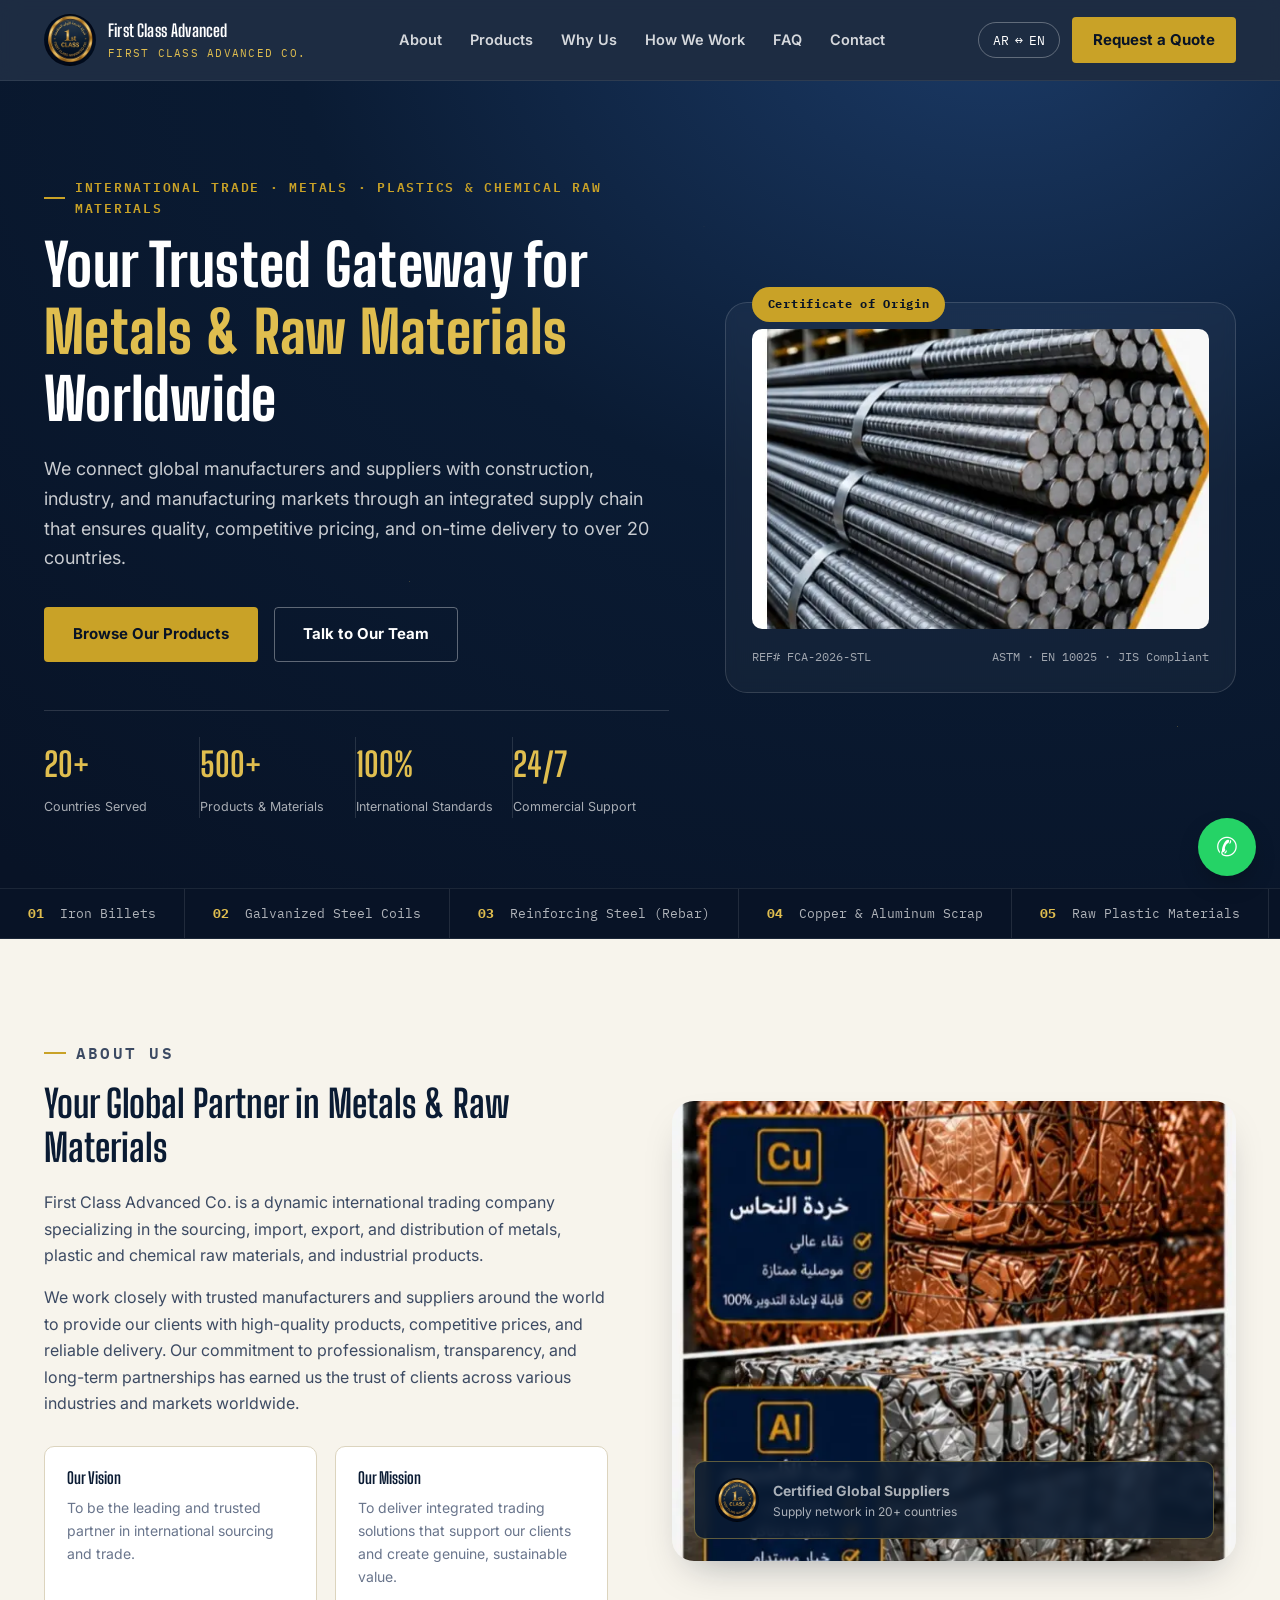
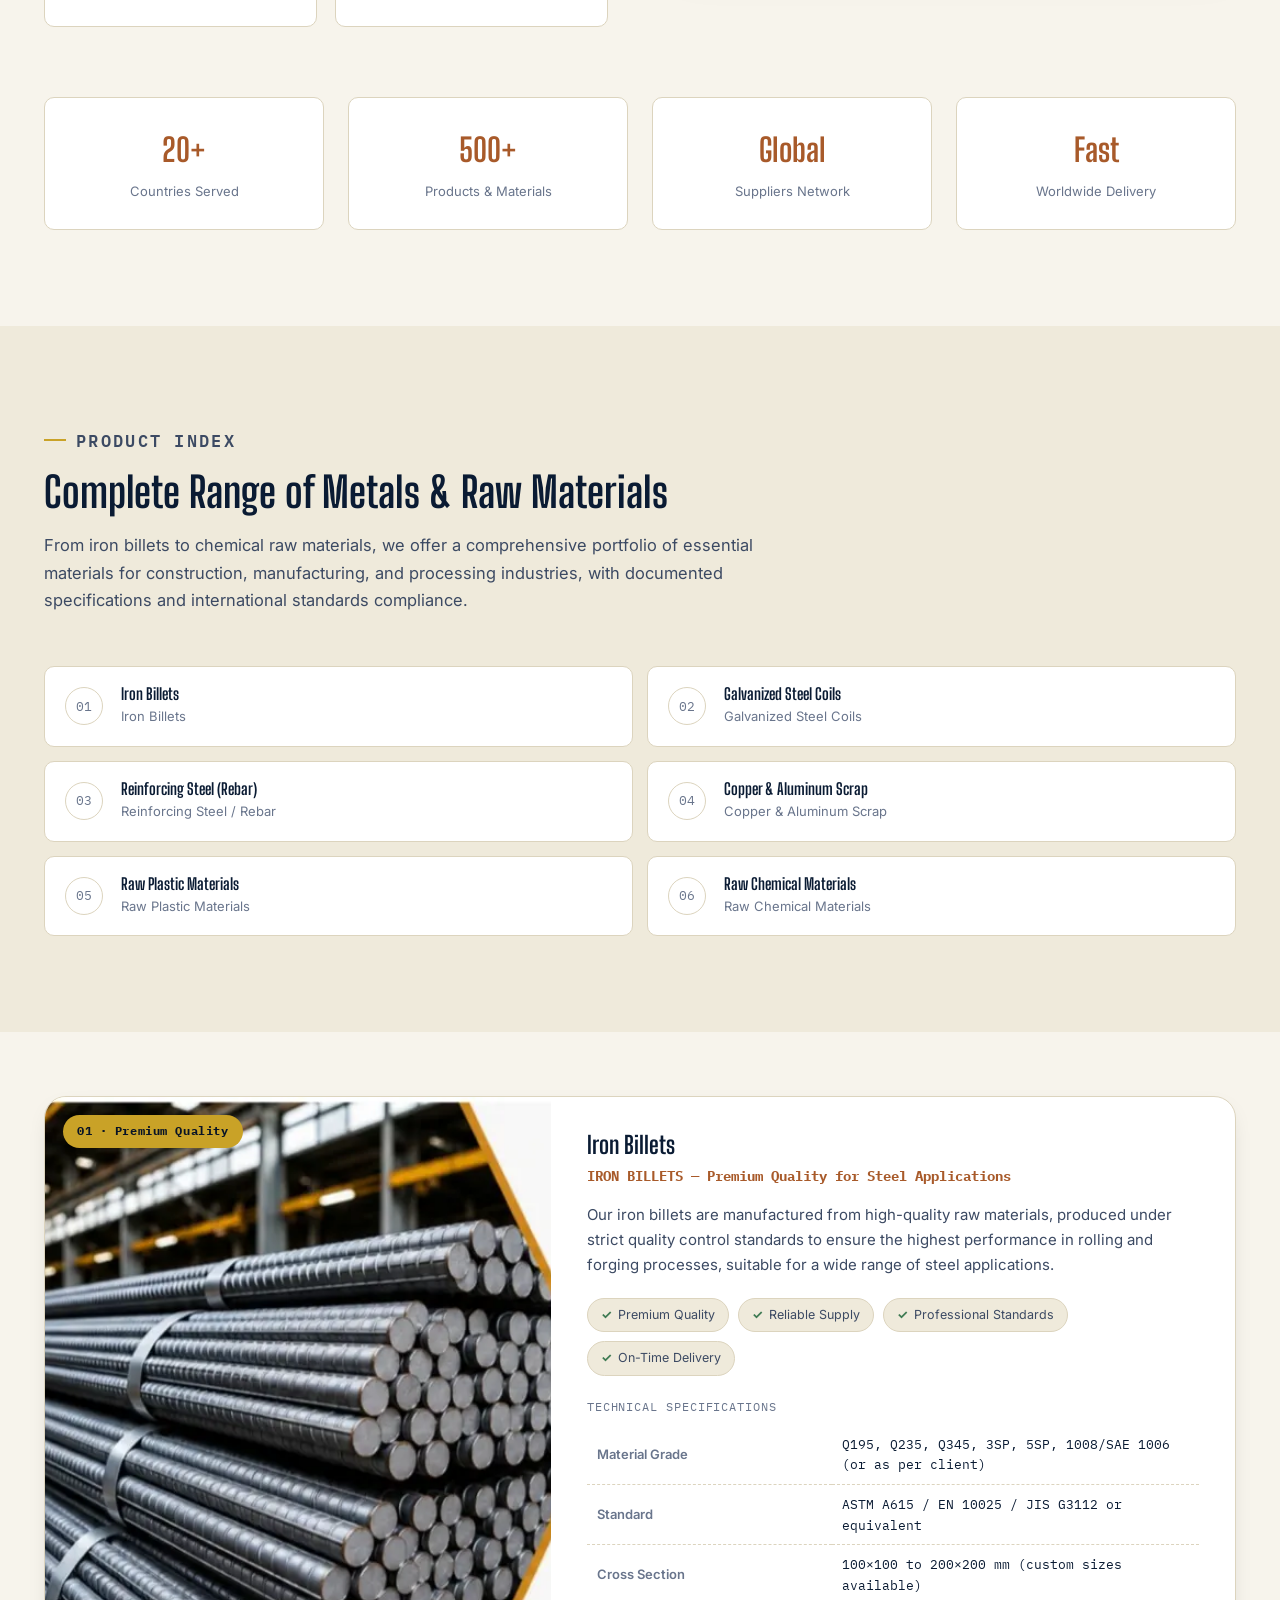
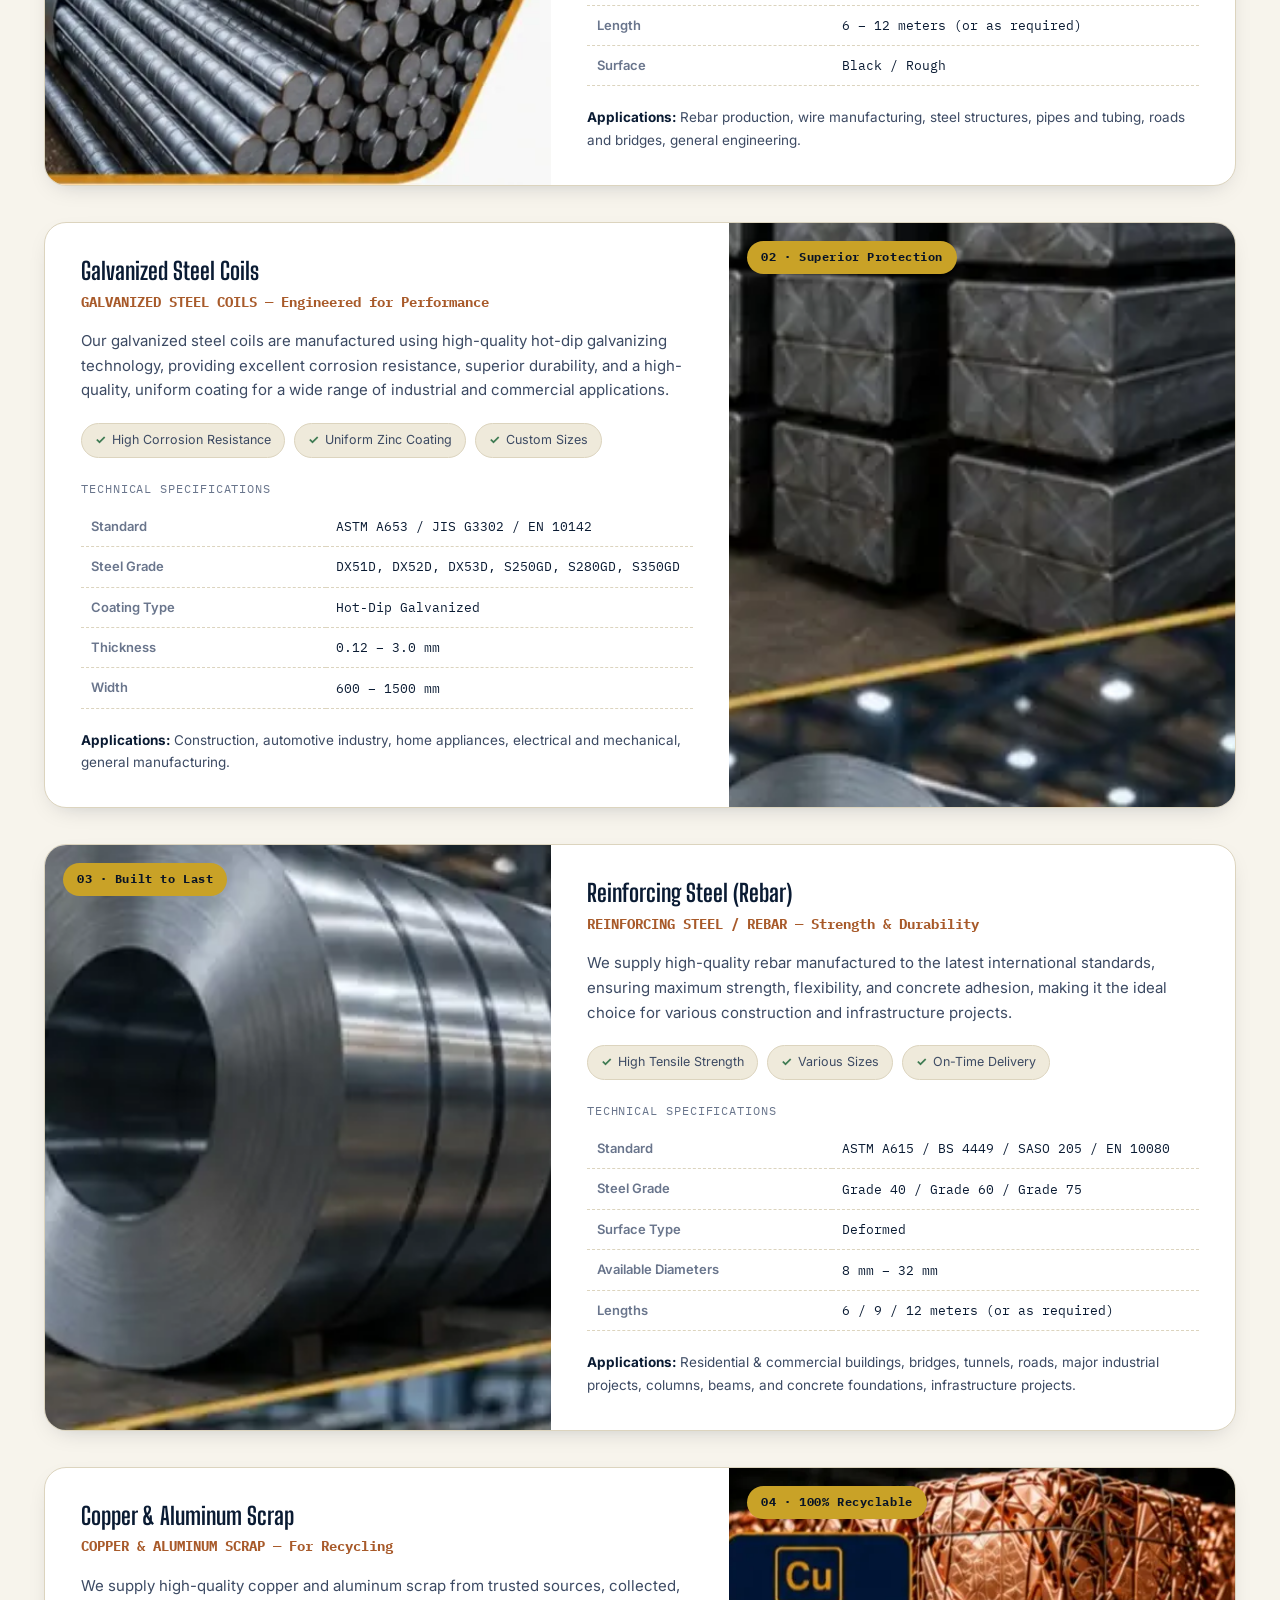
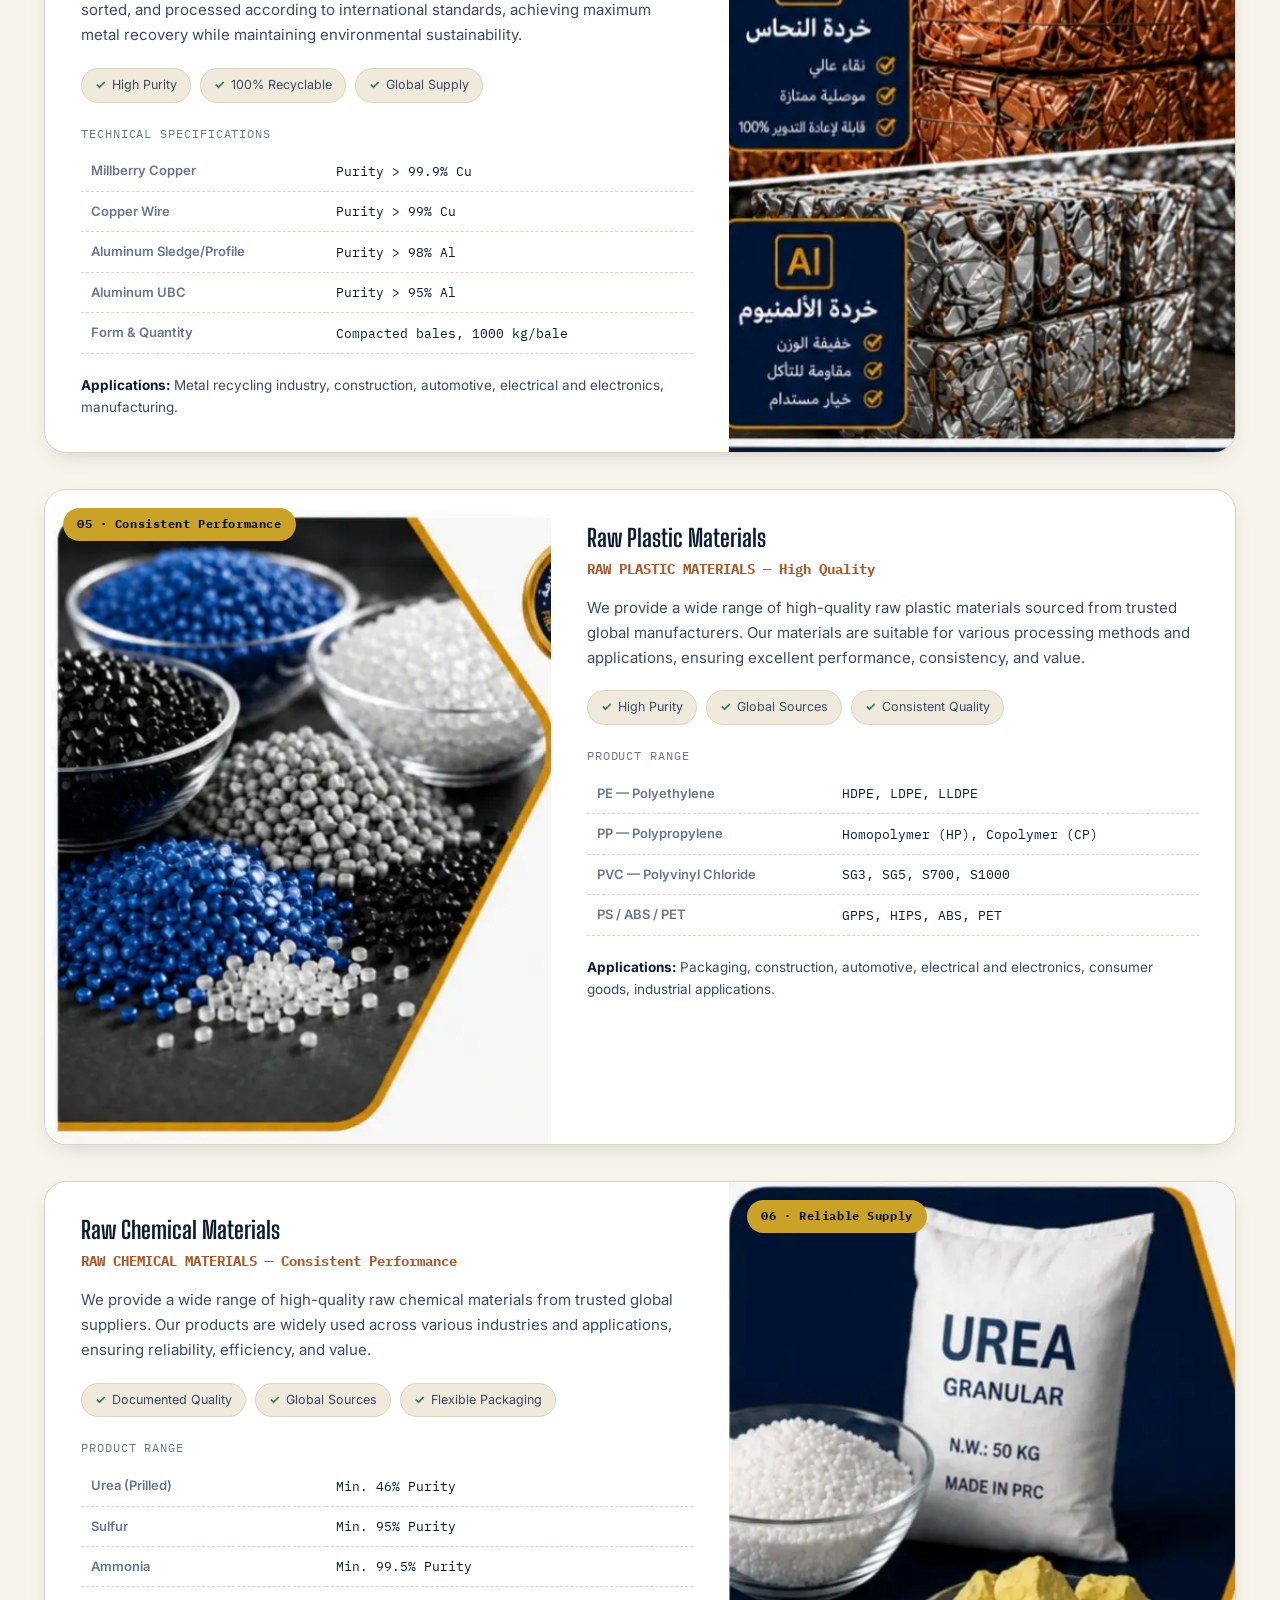
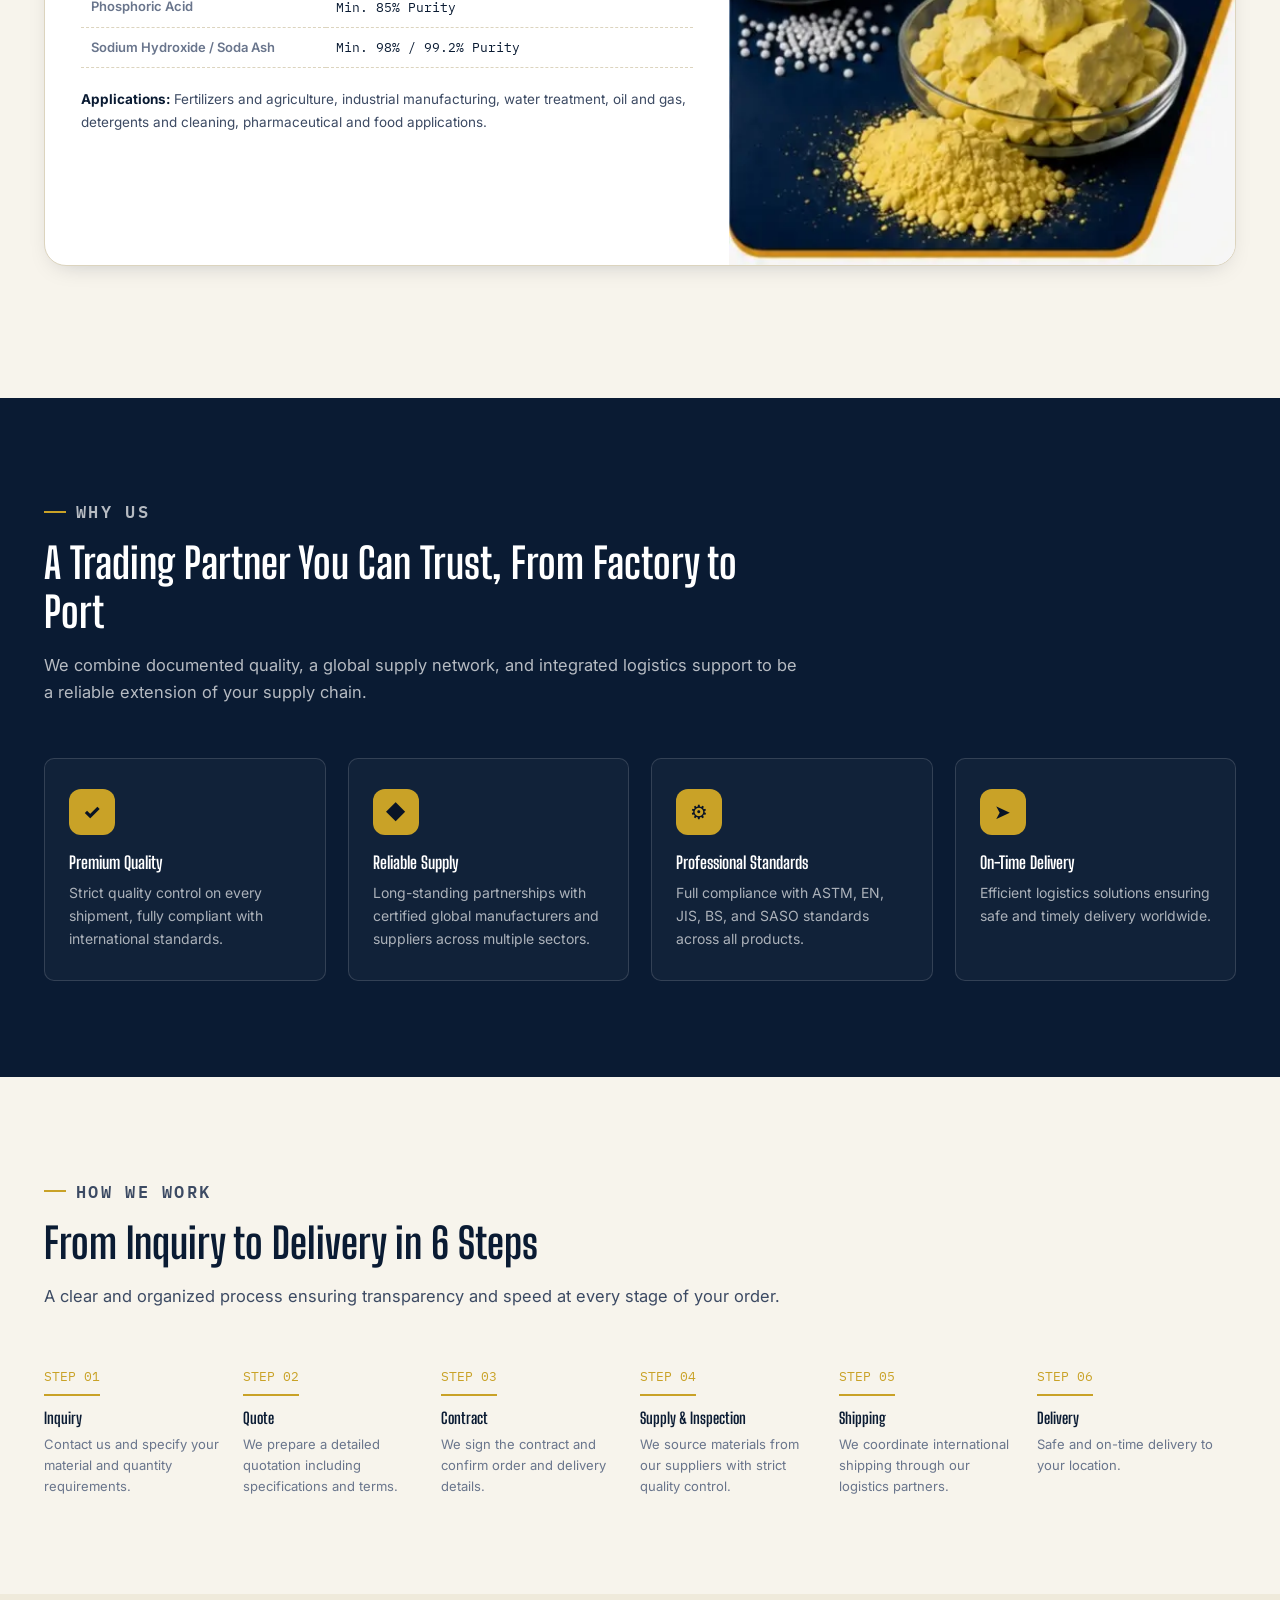
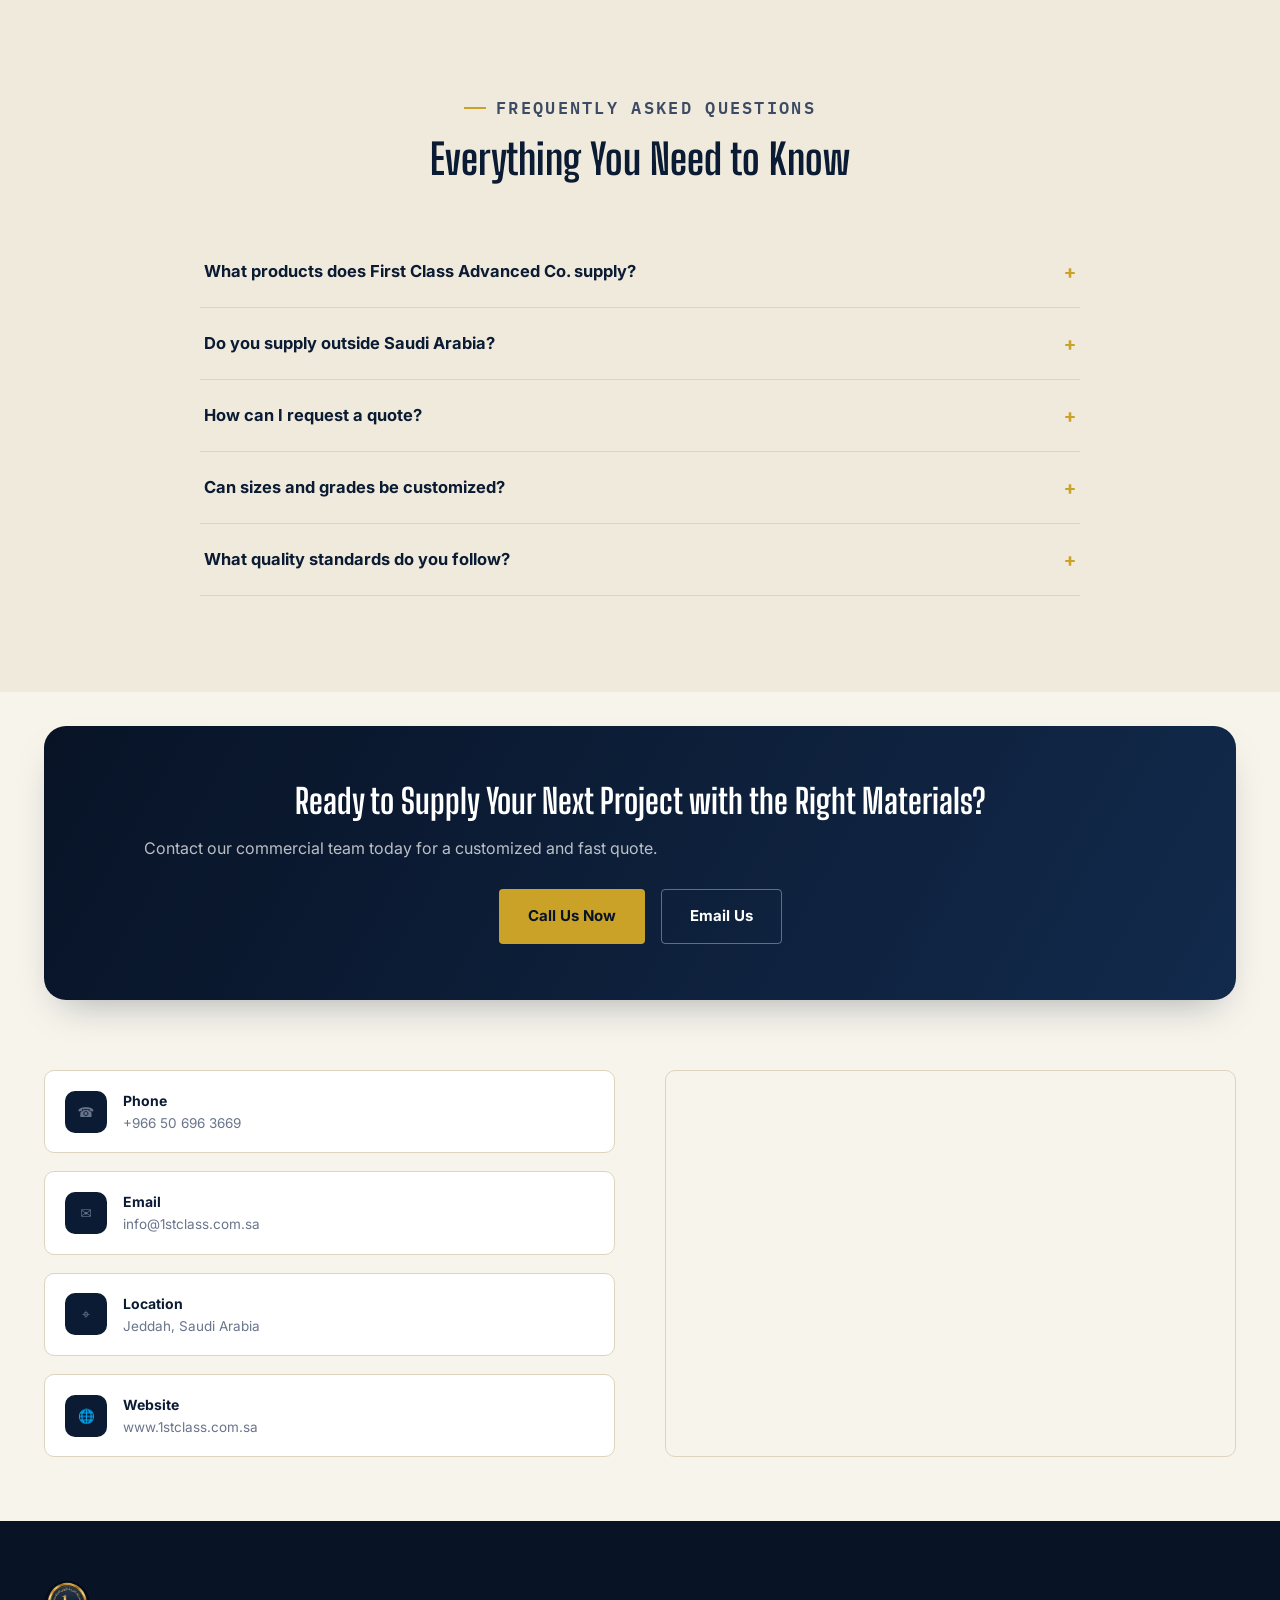
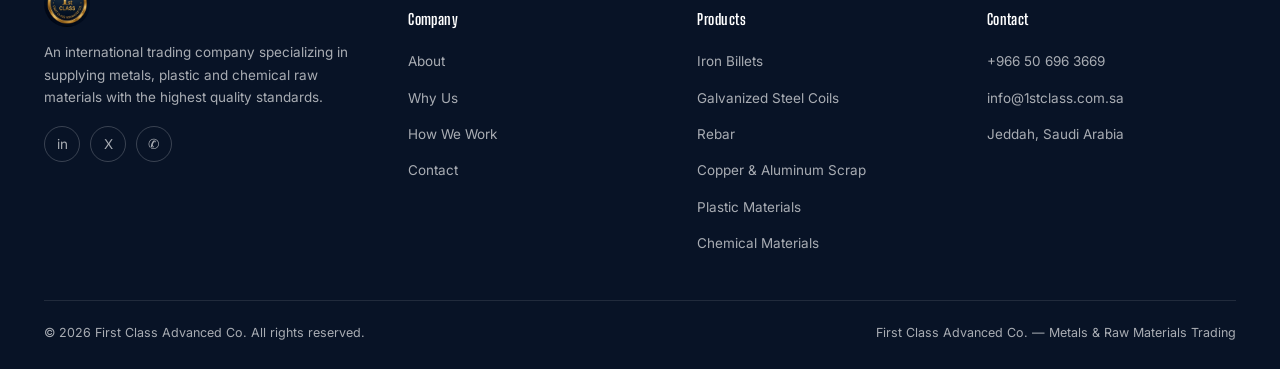
==== commit e39435a8: "Update index.html" ====
--- a/hg/en/index.html
+++ b/hg/en/index.html
@@ -3,30 +3,30 @@
 <head>
 <meta charset="UTF-8">
 <meta name="viewport" content="width=device-width, initial-scale=1.0">
-<title>First Class Advanced Co. | Metals, Plastic &amp; Chemical Raw Materials Supplier in Saudi Arabia</title>
-<meta name="description" content="First Class Advanced Co. is your global trading partner for iron billets, rebar, galvanized steel coils, copper &amp; aluminum scrap, and raw plastic &amp; chemical materials. Reliable supply to 20+ countries.">
-<meta name="keywords" content="iron billets, rebar steel, reinforcing steel, galvanized steel coils, copper scrap, aluminum scrap, raw plastic materials, polyethylene, polypropylene, urea, raw chemical materials, metals import export, Saudi metals trading company, Jeddah">
+<title>First Class Advanced Co. | Supplying Metals, Plastics & Chemical Raw Materials in Saudi Arabia</title>
+<meta name="description" content="First Class Advanced Co. is your trusted global partner for iron billets, rebar, galvanized steel coils, copper and aluminum scrap, plastic and chemical raw materials. Reliable supply to 20+ countries.">
+<meta name="keywords" content="iron billets, rebar, galvanized steel coils, copper scrap, aluminum scrap, plastic raw materials, polyethylene, polypropylene, urea, chemical raw materials, metal trading, Saudi Arabia, Jeddah">
 <meta name="robots" content="index, follow, max-image-preview:large">
 <meta name="author" content="First Class Advanced Co.">
-<link rel="canonical" href="https://1stclass.com.sa/en/home/">
-<link rel="alternate" hreflang="en" href="https://1stclass.com.sa/en/home/">
-<link rel="alternate" hreflang="ar" href="https://1stclass.com.sa/ar/home/">
-<link rel="alternate" hreflang="x-default" href="https://1stclass.com.sa/ar/home/">
+<link rel="canonical" href="https://1stclass.com.sa/en/">
+<link rel="alternate" hreflang="ar" href="https://1stclass.com.sa/">
+<link rel="alternate" hreflang="en" href="https://1stclass.com.sa/en/">
+<link rel="alternate" hreflang="x-default" href="https://1stclass.com.sa/">
 
 <!-- Open Graph -->
 <meta property="og:type" content="website">
 <meta property="og:site_name" content="First Class Advanced Co.">
-<meta property="og:title" content="First Class Advanced Co. | Metals &amp; Raw Materials Trading">
-<meta property="og:description" content="Your global trading partner for metals and raw plastic &amp; chemical materials. High quality, competitive pricing, reliable worldwide delivery.">
-<meta property="og:url" content="https://1stclass.com.sa/en/home/">
+<meta property="og:title" content="First Class Advanced Co. | Metals, Plastics & Chemical Raw Materials">
+<meta property="og:description" content="Your global trading partner for metals, plastics, and chemical raw materials. High quality, competitive prices, reliable delivery worldwide.">
+<meta property="og:url" content="https://1stclass.com.sa/en/">
 <meta property="og:image" content="https://1stclass.com.sa/images/og-cover-en.webp">
 <meta property="og:locale" content="en_US">
 <meta property="og:locale:alternate" content="ar_SA">
 
 <!-- Twitter -->
 <meta name="twitter:card" content="summary_large_image">
-<meta name="twitter:title" content="First Class Advanced Co. | Metals &amp; Raw Materials Trading">
-<meta name="twitter:description" content="Your global trading partner for metals and raw plastic &amp; chemical materials.">
+<meta name="twitter:title" content="First Class Advanced Co. | Metals, Plastics & Chemical Raw Materials">
+<meta name="twitter:description" content="Your global trading partner for metals, plastics, and chemical raw materials.">
 <meta name="twitter:image" content="https://1stclass.com.sa/images/og-cover-en.webp">
 
 <link rel="icon" href="../icons/favicon-32.png" type="image/png" sizes="32x32">
@@ -43,17 +43,22 @@
   "@context": "https://schema.org",
   "@type": "Organization",
   "name": "First Class Advanced Co.",
-  "url": "https://1stclass.com.sa/en/home/",
+  "alternateName": "شركة الدرجة الأولى المتقدمة",
+  "url": "https://1stclass.com.sa/en/",
   "logo": "https://1stclass.com.sa/images/logo.webp",
   "image": "https://1stclass.com.sa/images/og-cover-en.webp",
-  "description": "International trading company specializing in the supply, import, and export of metals, raw plastic materials, and chemicals.",
-  "address": { "@type": "PostalAddress", "addressLocality": "Jeddah", "addressCountry": "SA" },
+  "description": "An international trading company specializing in supplying, importing, and exporting metals, plastic, and chemical raw materials.",
+  "address": {
+    "@type": "PostalAddress",
+    "addressLocality": "Jeddah",
+    "addressCountry": "SA"
+  },
   "contactPoint": {
     "@type": "ContactPoint",
     "telephone": "+966-50-696-3669",
     "contactType": "sales",
     "areaServed": "Worldwide",
-    "availableLanguage": ["ar","en"]
+    "availableLanguage": ["en","ar"]
   },
   "email": "info@1stclass.com.sa",
   "sameAs": []
@@ -64,7 +69,7 @@
   "@context": "https://schema.org",
   "@type": "BreadcrumbList",
   "itemListElement": [
-    {"@type":"ListItem","position":1,"name":"Home","item":"https://1stclass.com.sa/en/home/"}
+    {"@type":"ListItem","position":1,"name":"Home","item":"https://1stclass.com.sa/en/"}
   ]
 }
 </script>
@@ -73,11 +78,11 @@
   "@context": "https://schema.org",
   "@type": "FAQPage",
   "mainEntity": [
-    {"@type":"Question","name":"What products does First Class Advanced Co. supply?","acceptedAnswer":{"@type":"Answer","text":"We supply iron billets, galvanized steel coils, reinforcing steel (rebar), copper and aluminum scrap, raw plastic materials, and raw chemical materials such as urea, sulfur, ammonia, and phosphoric acid."}},
-    {"@type":"Question","name":"Do you supply markets outside Saudi Arabia?","acceptedAnswer":{"@type":"Answer","text":"Yes, we serve more than 20 countries worldwide through an international supplier and logistics network that ensures safe, on-time delivery."}},
-    {"@type":"Question","name":"How can I request a quotation?","acceptedAnswer":{"@type":"Answer","text":"You can reach us by phone, email, or the contact form on our website, and our sales team will prepare a detailed quotation promptly."}},
-    {"@type":"Question","name":"Can sizes and grades be customized?","acceptedAnswer":{"@type":"Answer","text":"Yes, most of our products such as iron billets, rebar, and galvanized steel coils are available in customized sizes and grades based on client requirements."}},
-    {"@type":"Question","name":"What quality standards do you follow?","acceptedAnswer":{"@type":"Answer","text":"We comply with international standards such as ASTM, EN, JIS, BS, and SASO, with strict quality control on every shipment to guarantee purity and conformity."}}
+    {"@type":"Question","name":"What products does First Class Advanced Co. supply?","acceptedAnswer":{"@type":"Answer","text":"We supply iron billets, galvanized steel coils, rebar, copper and aluminum scrap, plastic raw materials, and chemical raw materials like urea, sulfur, ammonia, and phosphoric acid."}},
+    {"@type":"Question","name":"Do you supply outside Saudi Arabia?","acceptedAnswer":{"@type":"Answer","text":"Yes, we serve over 20 countries worldwide through an international network of suppliers and logistics ensuring safe and on-time delivery."}},
+    {"@type":"Question","name":"How can I request a quote?","acceptedAnswer":{"@type":"Answer","text":"You can contact us by phone, email, or through the contact form on our website. Our commercial team will prepare a detailed quote promptly."}},
+    {"@type":"Question","name":"Can sizes and grades be customized?","acceptedAnswer":{"@type":"Answer","text":"Yes, most of our products like iron billets, rebar, and galvanized coils are available in custom sizes and grades to meet client requirements."}},
+    {"@type":"Question","name":"What quality standards do you follow?","acceptedAnswer":{"@type":"Answer","text":"We adhere to international standards like ASTM, EN, JIS, BS, and SASO, with strict quality control on every shipment to ensure the highest purity and compliance."}}
   ]
 }
 </script>
@@ -87,11 +92,11 @@
 
 <header class="site-header">
   <div class="container header-row">
-    <a href="#top" class="brand">
+    <a href="../" class="brand">
       <img src="../icons/logo.webp" alt="First Class Advanced Co. logo" width="52" height="52">
       <span class="brand-text">
         <strong>First Class Advanced</strong>
-        <span>METALS &amp; RAW MATERIALS</span>
+        <span>FIRST CLASS ADVANCED CO.</span>
       </span>
     </a>
     <nav class="main-nav" id="main-nav" aria-label="Main navigation">
@@ -103,8 +108,8 @@
       <a href="#contact">Contact</a>
     </nav>
     <div class="header-actions">
-      <a href="/ar/home/" class="lang-switch" hreflang="ar">AR <span aria-hidden="true">↔</span> EN</a>
-      <a href="#contact" class="btn btn-gold" style="padding:10px 20px;">Get a Quote</a>
+      <a href="../" class="lang-switch" hreflang="ar">AR <span aria-hidden="true">↔</span> EN</a>
+      <a href="#contact" class="btn btn-gold" style="padding:10px 20px;">Request a Quote</a>
       <button class="nav-toggle" id="navToggle" aria-label="Open menu" aria-expanded="false" aria-controls="main-nav">☰</button>
     </div>
   </div>
@@ -116,26 +121,26 @@
   <section class="hero" id="top">
     <div class="container hero-grid">
       <div>
-        <p class="eyebrow">International Trading · Metals · Plastic &amp; Chemical Raw Materials</p>
-        <h1>Your trusted gateway to <em>metals &amp; raw materials</em> worldwide</h1>
-        <p class="lede">We connect global mills and suppliers with construction, manufacturing, and industrial markets through an integrated supply chain that guarantees quality, competitive pricing, and on-time delivery to 20+ countries.</p>
+        <p class="eyebrow">International Trade · Metals · Plastics & Chemical Raw Materials</p>
+        <h1>Your Trusted Gateway for <em>Metals & Raw Materials</em> Worldwide</h1>
+        <p class="lede">We connect global manufacturers and suppliers with construction, industry, and manufacturing markets through an integrated supply chain that ensures quality, competitive pricing, and on-time delivery to over 20 countries.</p>
         <div class="hero-ctas">
-          <a href="#products" class="btn btn-gold">Explore Our Products</a>
+          <a href="#products" class="btn btn-gold">Browse Our Products</a>
           <a href="#contact" class="btn btn-ghost">Talk to Our Team</a>
         </div>
         <div class="hero-stats">
-          <div><b>20+</b><span>Countries served</span></div>
-          <div><b>500+</b><span>Products &amp; raw materials</span></div>
-          <div><b>100%</b><span>International standards</span></div>
-          <div><b>24/7</b><span>Trade &amp; logistics support</span></div>
+          <div><b>20+</b><span>Countries Served</span></div>
+          <div><b>500+</b><span>Products & Materials</span></div>
+          <div><b>100%</b><span>International Standards</span></div>
+          <div><b>24/7</b><span>Commercial Support</span></div>
         </div>
       </div>
       <div class="hero-card reveal">
-        <span class="tag">Mill certificate &amp; specs</span>
-        <img src="../images/billets-rebar.webp" alt="Stacked iron billets in the company warehouse ready for shipment" width="700" height="500" loading="eager">
+        <span class="tag">Certificate of Origin</span>
+        <img src="../images/billets-rebar.webp" alt="Stacked iron billets in warehouse ready for shipping" width="700" height="500" loading="eager">
         <div class="hero-card-foot">
           <span>REF# FCA-2026-STL</span>
-          <span>Compliant ASTM · EN 10025 · JIS</span>
+          <span>ASTM · EN 10025 · JIS Compliant</span>
         </div>
       </div>
     </div>
@@ -146,12 +151,12 @@
     <div class="ticker">
       <span><b>01</b> Iron Billets</span>
       <span><b>02</b> Galvanized Steel Coils</span>
-      <span><b>03</b> Reinforcing Steel / Rebar</span>
-      <span><b>04</b> Copper &amp; Aluminum Scrap</span>
+      <span><b>03</b> Reinforcing Steel (Rebar)</span>
+      <span><b>04</b> Copper & Aluminum Scrap</span>
       <span><b>05</b> Raw Plastic Materials</span>
       <span><b>06</b> Raw Chemical Materials</span>
-      <span><b>07</b> Global Shipping &amp; Supply</span>
-      <span><b>08</b> Certified Quality Control</span>
+      <span><b>07</b> Global Shipping</span>
+      <span><b>08</b> Quality Control</span>
     </div>
   </div>
 
@@ -161,28 +166,28 @@
       <div class="about-grid">
         <div class="about-copy reveal">
           <p class="eyebrow">About Us</p>
-          <h2 style="font-size:clamp(26px,3.2vw,38px); color:var(--navy-900); margin-bottom:20px;">Your global trading partner in metals &amp; raw materials</h2>
-          <p>First Class Advanced Co. is a dynamic international trading company specializing in the supply, import, export, and distribution of metals, raw plastic materials, chemicals, and industrial products.</p>
-          <p>We work closely with trusted manufacturers and suppliers worldwide to provide our clients with high-quality products, competitive pricing, and reliable delivery. Our commitment to professionalism, transparency, and long-term partnerships has earned the trust of clients across industries and markets globally.</p>
+          <h2 style="font-size:clamp(26px,3.2vw,38px); color:var(--navy-900); margin-bottom:20px;">Your Global Partner in Metals & Raw Materials</h2>
+          <p>First Class Advanced Co. is a dynamic international trading company specializing in the sourcing, import, export, and distribution of metals, plastic and chemical raw materials, and industrial products.</p>
+          <p>We work closely with trusted manufacturers and suppliers around the world to provide our clients with high-quality products, competitive prices, and reliable delivery. Our commitment to professionalism, transparency, and long-term partnerships has earned us the trust of clients across various industries and markets worldwide.</p>
           <div class="value-cards">
-            <div class="value-card"><h4>Our Vision</h4><p>To be the leading, most trusted partner in international sourcing and trade.</p></div>
-            <div class="value-card"><h4>Our Mission</h4><p>To deliver integrated trade solutions that support our clients and generate real, sustainable value.</p></div>
+            <div class="value-card"><h4>Our Vision</h4><p>To be the leading and trusted partner in international sourcing and trade.</p></div>
+            <div class="value-card"><h4>Our Mission</h4><p>To deliver integrated trading solutions that support our clients and create genuine, sustainable value.</p></div>
           </div>
         </div>
         <div class="about-visual reveal">
-          <img src="../images/copper-aluminum-scrap.webp" alt="Compressed bales of copper and aluminum scrap ready for recycling" width="700" height="460" loading="lazy">
+          <img src="../images/copper-aluminum-scrap.webp" alt="Compacted copper and aluminum scrap bales ready for recycling" width="700" height="460" loading="lazy">
           <div class="seal-badge">
             <img src="../icons/logo.webp" alt="First Class Advanced Co. seal">
-            <span><b>Certified Global Suppliers</b><span>Supply &amp; logistics network across 20+ countries</span></span>
+            <span><b>Certified Global Suppliers</b><span>Supply network in 20+ countries</span></span>
           </div>
         </div>
       </div>
 
       <div class="stat-strip reveal">
-        <div class="stat-item"><b>20+</b><span>Countries served</span></div>
-        <div class="stat-item"><b>500+</b><span>Products &amp; raw materials</span></div>
-        <div class="stat-item"><b>Trusted</b><span>global suppliers</span></div>
-        <div class="stat-item"><b>Fast</b><span>worldwide delivery</span></div>
+        <div class="stat-item"><b>20+</b><span>Countries Served</span></div>
+        <div class="stat-item"><b>500+</b><span>Products & Materials</span></div>
+        <div class="stat-item"><b>Global</b><span>Suppliers Network</span></div>
+        <div class="stat-item"><b>Fast</b><span>Worldwide Delivery</span></div>
       </div>
     </div>
   </section>
@@ -192,16 +197,16 @@
     <div class="container">
       <div class="section-head reveal">
         <p class="eyebrow">Product Index</p>
-        <h2>A complete range of metals &amp; raw materials</h2>
-        <p>From iron billets to raw chemical materials, we provide a full range of essential materials for construction, manufacturing, and processing industries, backed by documented specs and international compliance.</p>
+        <h2>Complete Range of Metals & Raw Materials</h2>
+        <p>From iron billets to chemical raw materials, we offer a comprehensive portfolio of essential materials for construction, manufacturing, and processing industries, with documented specifications and international standards compliance.</p>
       </div>
       <div class="index-list reveal">
-        <a href="#p-billets" class="index-item"><span class="index-num mono">01</span><span><h4>Iron Billets</h4><span>Steel Billets</span></span></a>
-        <a href="#p-coils" class="index-item"><span class="index-num mono">02</span><span><h4>Galvanized Steel Coils</h4><span>Hot-Dip Coils</span></span></a>
-        <a href="#p-rebar" class="index-item"><span class="index-num mono">03</span><span><h4>Reinforcing Steel (Rebar)</h4><span>Deformed Bars</span></span></a>
-        <a href="#p-scrap" class="index-item"><span class="index-num mono">04</span><span><h4>Copper &amp; Aluminum Scrap</h4><span>Recycling Grade</span></span></a>
-        <a href="#p-plastics" class="index-item"><span class="index-num mono">05</span><span><h4>Raw Plastic Materials</h4><span>PE · PP · PVC · PS · ABS · PET</span></span></a>
-        <a href="#p-chemicals" class="index-item"><span class="index-num mono">06</span><span><h4>Raw Chemical Materials</h4><span>Urea · Sulfur · Ammonia</span></span></a>
+        <a href="#p-billets" class="index-item"><span class="index-num mono">01</span><span><h4>Iron Billets</h4><span>Iron Billets</span></span></a>
+        <a href="#p-coils" class="index-item"><span class="index-num mono">02</span><span><h4>Galvanized Steel Coils</h4><span>Galvanized Steel Coils</span></span></a>
+        <a href="#p-rebar" class="index-item"><span class="index-num mono">03</span><span><h4>Reinforcing Steel (Rebar)</h4><span>Reinforcing Steel / Rebar</span></span></a>
+        <a href="#p-scrap" class="index-item"><span class="index-num mono">04</span><span><h4>Copper & Aluminum Scrap</h4><span>Copper &amp; Aluminum Scrap</span></span></a>
+        <a href="#p-plastics" class="index-item"><span class="index-num mono">05</span><span><h4>Raw Plastic Materials</h4><span>Raw Plastic Materials</span></span></a>
+        <a href="#p-chemicals" class="index-item"><span class="index-num mono">06</span><span><h4>Raw Chemical Materials</h4><span>Raw Chemical Materials</span></span></a>
       </div>
     </div>
   </section>
@@ -211,133 +216,133 @@
     <div class="container">
 
       <article class="product-card reveal" id="p-billets">
-        <div class="pc-media"><span class="stamp">01 · Excellent Quality</span>
-          <img src="../images/billets-rebar.webp" alt="Square-section iron billets stacked at the mill" width="640" height="480" loading="lazy"></div>
+        <div class="pc-media"><span class="stamp">01 · Premium Quality</span>
+          <img src="../images/billets-rebar.webp" alt="Square iron billets stacked in factory" width="640" height="480" loading="lazy"></div>
         <div class="pc-body">
           <h3>Iron Billets</h3>
-          <p class="pc-tagline">IRON BILLETS — excellent quality for steel applications</p>
-          <p class="pc-desc">Our iron billets are manufactured from high-quality raw materials, produced under strict quality-control standards to ensure top performance in rolling and extrusion operations, suitable for a wide range of steel applications.</p>
-          <ul class="pc-features">
-            <li>Consistent quality</li><li>Reliable supply</li><li>Professional standards</li><li>On-time delivery</li>
-          </ul>
-          <table class="spec-table">
-            <caption>Technical Sheet</caption>
-            <tr><th>Material Grade</th><td>Q195, Q235, Q345, 3SP, 5SP, 1008/SAE 1006 per client request</td></tr>
+          <p class="pc-tagline">IRON BILLETS — Premium Quality for Steel Applications</p>
+          <p class="pc-desc">Our iron billets are manufactured from high-quality raw materials, produced under strict quality control standards to ensure the highest performance in rolling and forging processes, suitable for a wide range of steel applications.</p>
+          <ul class="pc-features">
+            <li>Premium Quality</li><li>Reliable Supply</li><li>Professional Standards</li><li>On-Time Delivery</li>
+          </ul>
+          <table class="spec-table">
+            <caption>Technical Specifications</caption>
+            <tr><th>Material Grade</th><td>Q195, Q235, Q345, 3SP, 5SP, 1008/SAE 1006 (or as per client)</td></tr>
             <tr><th>Standard</th><td>ASTM A615 / EN 10025 / JIS G3112 or equivalent</td></tr>
-            <tr><th>Cross Section</th><td>100×100 to 200×200 mm (other sizes on request)</td></tr>
-            <tr><th>Length</th><td>6 – 12 m or per client requirement</td></tr>
-            <tr><th>Surface</th><td>Black / rough</td></tr>
-          </table>
-          <p class="pc-apps"><b>Applications: </b>rebar production, wire manufacturing, steel structures, pipes &amp; hollow sections, roads &amp; bridges, general engineering.</p>
+            <tr><th>Cross Section</th><td>100×100 to 200×200 mm (custom sizes available)</td></tr>
+            <tr><th>Length</th><td>6 – 12 meters (or as required)</td></tr>
+            <tr><th>Surface</th><td>Black / Rough</td></tr>
+          </table>
+          <p class="pc-apps"><b>Applications: </b>Rebar production, wire manufacturing, steel structures, pipes and tubing, roads and bridges, general engineering.</p>
         </div>
       </article>
 
       <article class="product-card reveal" id="p-coils">
         <div class="pc-media"><span class="stamp">02 · Superior Protection</span>
-          <img src="../images/crop-coil.webp" alt="A galvanized steel coil on the production line" width="640" height="480" loading="lazy"></div>
+          <img src="../images/crop-coil.webp" alt="Galvanized steel coil on production line" width="640" height="480" loading="lazy"></div>
         <div class="pc-body">
           <h3>Galvanized Steel Coils</h3>
-          <p class="pc-tagline">GALVANIZED STEEL COILS — engineered to perform</p>
-          <p class="pc-desc">Our galvanized steel coils are produced using high-quality hot-dip galvanizing technology, delivering excellent corrosion resistance, superior durability, and a uniform, high-quality coating for a wide range of industrial and commercial applications.</p>
-          <ul class="pc-features">
-            <li>High corrosion resistance</li><li>Uniform zinc coating</li><li>Custom sizes</li>
-          </ul>
-          <table class="spec-table">
-            <caption>Technical Sheet</caption>
+          <p class="pc-tagline">GALVANIZED STEEL COILS — Engineered for Performance</p>
+          <p class="pc-desc">Our galvanized steel coils are manufactured using high-quality hot-dip galvanizing technology, providing excellent corrosion resistance, superior durability, and a high-quality, uniform coating for a wide range of industrial and commercial applications.</p>
+          <ul class="pc-features">
+            <li>High Corrosion Resistance</li><li>Uniform Zinc Coating</li><li>Custom Sizes</li>
+          </ul>
+          <table class="spec-table">
+            <caption>Technical Specifications</caption>
             <tr><th>Standard</th><td>ASTM A653 / JIS G3302 / EN 10142</td></tr>
             <tr><th>Steel Grade</th><td>DX51D, DX52D, DX53D, S250GD, S280GD, S350GD</td></tr>
-            <tr><th>Coating Type</th><td>Hot-dip galvanized</td></tr>
+            <tr><th>Coating Type</th><td>Hot-Dip Galvanized</td></tr>
             <tr><th>Thickness</th><td>0.12 – 3.0 mm</td></tr>
             <tr><th>Width</th><td>600 – 1500 mm</td></tr>
           </table>
-          <p class="pc-apps"><b>Applications: </b>construction, automotive manufacturing, home appliances, electrical &amp; mechanical, general manufacturing.</p>
+          <p class="pc-apps"><b>Applications: </b>Construction, automotive industry, home appliances, electrical and mechanical, general manufacturing.</p>
         </div>
       </article>
 
       <article class="product-card reveal" id="p-rebar">
-        <div class="pc-media"><span class="stamp">03 · Strength That Builds The Future</span>
-          <img src="../images/crop-rebar-mesh.webp" alt="Stacked reinforcing steel mesh" width="640" height="480" loading="lazy"></div>
+        <div class="pc-media"><span class="stamp">03 · Built to Last</span>
+          <img src="../images/crop-rebar-mesh.webp" alt="Stacked rebar mesh" width="640" height="480" loading="lazy"></div>
         <div class="pc-body">
           <h3>Reinforcing Steel (Rebar)</h3>
-          <p class="pc-tagline">REINFORCING STEEL / REBAR — strength and durability</p>
-          <p class="pc-desc">We supply high-quality reinforcing steel manufactured to the latest international standards, guaranteeing maximum tensile strength, ductility, and concrete bond — the optimal choice for construction and infrastructure projects.</p>
-          <ul class="pc-features">
-            <li>High tensile strength</li><li>Multiple diameters</li><li>On-time supply</li>
-          </ul>
-          <table class="spec-table">
-            <caption>Technical Sheet</caption>
+          <p class="pc-tagline">REINFORCING STEEL / REBAR — Strength & Durability</p>
+          <p class="pc-desc">We supply high-quality rebar manufactured to the latest international standards, ensuring maximum strength, flexibility, and concrete adhesion, making it the ideal choice for various construction and infrastructure projects.</p>
+          <ul class="pc-features">
+            <li>High Tensile Strength</li><li>Various Sizes</li><li>On-Time Delivery</li>
+          </ul>
+          <table class="spec-table">
+            <caption>Technical Specifications</caption>
             <tr><th>Standard</th><td>ASTM A615 / BS 4449 / SASO 205 / EN 10080</td></tr>
             <tr><th>Steel Grade</th><td>Grade 40 / Grade 60 / Grade 75</td></tr>
             <tr><th>Surface Type</th><td>Deformed</td></tr>
-            <tr><th>Diameters</th><td>8 mm to 32 mm</td></tr>
-            <tr><th>Lengths</th><td>6 / 9 / 12 m or on request</td></tr>
-          </table>
-          <p class="pc-apps"><b>Applications: </b>residential &amp; commercial buildings, bridges, tunnels and roads, major industrial projects, columns, beams and foundations, public infrastructure.</p>
+            <tr><th>Available Diameters</th><td>8 mm – 32 mm</td></tr>
+            <tr><th>Lengths</th><td>6 / 9 / 12 meters (or as required)</td></tr>
+          </table>
+          <p class="pc-apps"><b>Applications: </b>Residential & commercial buildings, bridges, tunnels, roads, major industrial projects, columns, beams, and concrete foundations, infrastructure projects.</p>
         </div>
       </article>
 
       <article class="product-card reveal" id="p-scrap">
         <div class="pc-media"><span class="stamp">04 · 100% Recyclable</span>
-          <img src="../images/copper-aluminum-scrap.webp" alt="Compressed bales of pure copper scrap and aluminum scrap" width="640" height="480" loading="lazy"></div>
-        <div class="pc-body">
-          <h3>Copper &amp; Aluminum Scrap</h3>
-          <p class="pc-tagline">COPPER &amp; ALUMINUM SCRAP — for recycling</p>
-          <p class="pc-desc">We supply high-quality copper and aluminum scrap sourced from trusted industries, collected, sorted, and reprocessed to international standards — maximizing metal recovery value while supporting environmental sustainability.</p>
-          <ul class="pc-features">
-            <li>High purity</li><li>100% recyclable</li><li>Global sourcing</li>
-          </ul>
-          <table class="spec-table">
-            <caption>Technical Sheet</caption>
-            <tr><th>Millberry Copper</th><td>&gt; 99.9% Cu purity</td></tr>
-            <tr><th>Copper Wire</th><td>&gt; 99% Cu purity</td></tr>
-            <tr><th>Aluminum Extrusion Profile</th><td>&gt; 98% Al purity</td></tr>
-            <tr><th>UBC (Used Beverage Cans)</th><td>&gt; 95% Al purity</td></tr>
-            <tr><th>Form &amp; Quantity</th><td>Compressed bales, 1,000 kg per bale</td></tr>
-          </table>
-          <p class="pc-apps"><b>Applications: </b>metal recycling industry, construction sector, automotive manufacturing, electrical &amp; electronics, downstream manufacturing.</p>
+          <img src="../images/copper-aluminum-scrap.webp" alt="Compacted copper and aluminum scrap bales" width="640" height="480" loading="lazy"></div>
+        <div class="pc-body">
+          <h3>Copper & Aluminum Scrap</h3>
+          <p class="pc-tagline">COPPER &amp; ALUMINUM SCRAP — For Recycling</p>
+          <p class="pc-desc">We supply high-quality copper and aluminum scrap from trusted sources, collected, sorted, and processed according to international standards, achieving maximum metal recovery while maintaining environmental sustainability.</p>
+          <ul class="pc-features">
+            <li>High Purity</li><li>100% Recyclable</li><li>Global Supply</li>
+          </ul>
+          <table class="spec-table">
+            <caption>Technical Specifications</caption>
+            <tr><th>Millberry Copper</th><td>Purity > 99.9% Cu</td></tr>
+            <tr><th>Copper Wire</th><td>Purity > 99% Cu</td></tr>
+            <tr><th>Aluminum Sledge/Profile</th><td>Purity > 98% Al</td></tr>
+            <tr><th>Aluminum UBC</th><td>Purity > 95% Al</td></tr>
+            <tr><th>Form & Quantity</th><td>Compacted bales, 1000 kg/bale</td></tr>
+          </table>
+          <p class="pc-apps"><b>Applications: </b>Metal recycling industry, construction, automotive, electrical and electronics, manufacturing.</p>
         </div>
       </article>
 
       <article class="product-card reveal" id="p-plastics">
         <div class="pc-media"><span class="stamp">05 · Consistent Performance</span>
-          <img src="../images/plastic-pellets.webp" alt="Raw plastic pellets in multiple colors" width="640" height="480" loading="lazy"></div>
+          <img src="../images/plastic-pellets.webp" alt="Raw plastic material pellets in various colors" width="640" height="480" loading="lazy"></div>
         <div class="pc-body">
           <h3>Raw Plastic Materials</h3>
-          <p class="pc-tagline">RAW PLASTIC MATERIALS — high quality</p>
-          <p class="pc-desc">We provide a wide range of high-quality raw plastic materials sourced from trusted global manufacturers. Our materials suit various processing methods and applications, ensuring excellent performance, consistency, and value.</p>
-          <ul class="pc-features">
-            <li>High purity</li><li>Global sourcing</li><li>Consistent quality</li>
+          <p class="pc-tagline">RAW PLASTIC MATERIALS — High Quality</p>
+          <p class="pc-desc">We provide a wide range of high-quality raw plastic materials sourced from trusted global manufacturers. Our materials are suitable for various processing methods and applications, ensuring excellent performance, consistency, and value.</p>
+          <ul class="pc-features">
+            <li>High Purity</li><li>Global Sources</li><li>Consistent Quality</li>
           </ul>
           <table class="spec-table">
             <caption>Product Range</caption>
             <tr><th>PE — Polyethylene</th><td>HDPE, LDPE, LLDPE</td></tr>
             <tr><th>PP — Polypropylene</th><td>Homopolymer (HP), Copolymer (CP)</td></tr>
-            <tr><th>PVC Resin</th><td>SG3, SG5, S700, S1000</td></tr>
+            <tr><th>PVC — Polyvinyl Chloride</th><td>SG3, SG5, S700, S1000</td></tr>
             <tr><th>PS / ABS / PET</th><td>GPPS, HIPS, ABS, PET</td></tr>
           </table>
-          <p class="pc-apps"><b>Applications: </b>packaging, construction, automotive, electrical &amp; electronics, consumer goods, industrial applications.</p>
+          <p class="pc-apps"><b>Applications: </b>Packaging, construction, automotive, electrical and electronics, consumer goods, industrial applications.</p>
         </div>
       </article>
 
       <article class="product-card reveal" id="p-chemicals">
         <div class="pc-media"><span class="stamp">06 · Reliable Supply</span>
-          <img src="../images/urea-chemicals.webp" alt="A bag of granular urea and other raw chemical materials" width="640" height="480" loading="lazy"></div>
+          <img src="../images/urea-chemicals.webp" alt="Urea bag and other chemical raw materials" width="640" height="480" loading="lazy"></div>
         <div class="pc-body">
           <h3>Raw Chemical Materials</h3>
-          <p class="pc-tagline">RAW CHEMICAL MATERIALS — consistent performance</p>
-          <p class="pc-desc">We supply a broad range of high-quality raw chemical materials manufactured by trusted global suppliers. Our products are used across many industries and applications, ensuring reliability, efficiency, and value.</p>
-          <ul class="pc-features">
-            <li>Documented quality records</li><li>Global sourcing</li><li>Flexible packaging</li>
+          <p class="pc-tagline">RAW CHEMICAL MATERIALS — Consistent Performance</p>
+          <p class="pc-desc">We provide a wide range of high-quality raw chemical materials from trusted global suppliers. Our products are widely used across various industries and applications, ensuring reliability, efficiency, and value.</p>
+          <ul class="pc-features">
+            <li>Documented Quality</li><li>Global Sources</li><li>Flexible Packaging</li>
           </ul>
           <table class="spec-table">
             <caption>Product Range</caption>
-            <tr><th>Urea (granular)</th><td>Min. 46% purity</td></tr>
-            <tr><th>Sulfur</th><td>Min. 95% purity</td></tr>
-            <tr><th>Ammonia</th><td>Min. 99.5% purity</td></tr>
-            <tr><th>Phosphoric Acid</th><td>Min. 85% purity</td></tr>
-            <tr><th>Caustic Soda / Soda Ash</th><td>Min. 98% / 99.2% purity</td></tr>
-          </table>
-          <p class="pc-apps"><b>Applications: </b>fertilizers &amp; agriculture, industrial processes, water treatment, oil &amp; gas, cleaning &amp; detergents, pharmaceutical and food applications.</p>
+            <tr><th>Urea (Prilled)</th><td>Min. 46% Purity</td></tr>
+            <tr><th>Sulfur</th><td>Min. 95% Purity</td></tr>
+            <tr><th>Ammonia</th><td>Min. 99.5% Purity</td></tr>
+            <tr><th>Phosphoric Acid</th><td>Min. 85% Purity</td></tr>
+            <tr><th>Sodium Hydroxide / Soda Ash</th><td>Min. 98% / 99.2% Purity</td></tr>
+          </table>
+          <p class="pc-apps"><b>Applications: </b>Fertilizers and agriculture, industrial manufacturing, water treatment, oil and gas, detergents and cleaning, pharmaceutical and food applications.</p>
         </div>
       </article>
 
@@ -349,14 +354,14 @@
     <div class="container">
       <div class="section-head reveal">
         <p class="eyebrow">Why Us</p>
-        <h2>A trading partner you can trust, from mill to port</h2>
-        <p>We combine documented quality, a global supply network, and integrated logistics support to become a reliable extension of your own supply chain.</p>
+        <h2>A Trading Partner You Can Trust, From Factory to Port</h2>
+        <p>We combine documented quality, a global supply network, and integrated logistics support to be a reliable extension of your supply chain.</p>
       </div>
       <div class="why-grid">
-        <div class="why-card reveal"><div class="why-icon">✓</div><h4>Consistent Quality</h4><p>Strict quality control on every shipment, with full compliance to certified international standards.</p></div>
-        <div class="why-card reveal"><div class="why-icon">◆</div><h4>Reliable Supply</h4><p>Long-term partnerships with certified global manufacturers and suppliers across sectors.</p></div>
-        <div class="why-card reveal"><div class="why-icon">⚙</div><h4>Professional Standards</h4><p>Full compliance with ASTM, EN, JIS, BS and SASO standards across our product range.</p></div>
-        <div class="why-card reveal"><div class="why-icon">➤</div><h4>On-Time Delivery</h4><p>Efficient logistics solutions that guarantee safe, on-schedule delivery worldwide.</p></div>
+        <div class="why-card reveal"><div class="why-icon">✓</div><h4>Premium Quality</h4><p>Strict quality control on every shipment, fully compliant with international standards.</p></div>
+        <div class="why-card reveal"><div class="why-icon">◆</div><h4>Reliable Supply</h4><p>Long-standing partnerships with certified global manufacturers and suppliers across multiple sectors.</p></div>
+        <div class="why-card reveal"><div class="why-icon">⚙</div><h4>Professional Standards</h4><p>Full compliance with ASTM, EN, JIS, BS, and SASO standards across all products.</p></div>
+        <div class="why-card reveal"><div class="why-icon">➤</div><h4>On-Time Delivery</h4><p>Efficient logistics solutions ensuring safe and timely delivery worldwide.</p></div>
       </div>
     </div>
   </section>
@@ -366,16 +371,16 @@
     <div class="container">
       <div class="section-head reveal">
         <p class="eyebrow">How We Work</p>
-        <h2>From inquiry to delivery in 6 steps</h2>
-        <p>A clear, structured process that ensures transparency and speed at every stage of your order.</p>
+        <h2>From Inquiry to Delivery in 6 Steps</h2>
+        <p>A clear and organized process ensuring transparency and speed at every stage of your order.</p>
       </div>
       <div class="process-rail reveal">
-        <div class="process-step"><span class="pnum">STEP 01</span><h4>Inquiry</h4><p>Contact us and share your material needs and quantities.</p></div>
-        <div class="process-step"><span class="pnum">STEP 02</span><h4>Quotation</h4><p>We prepare a detailed quote covering specs and terms.</p></div>
-        <div class="process-step"><span class="pnum">STEP 03</span><h4>Contracting</h4><p>We sign the contract and confirm order &amp; delivery details.</p></div>
-        <div class="process-step"><span class="pnum">STEP 04</span><h4>Sourcing &amp; QC</h4><p>We source materials from our suppliers with strict quality control.</p></div>
-        <div class="process-step"><span class="pnum">STEP 05</span><h4>Shipping</h4><p>We coordinate international shipping via logistics partners.</p></div>
-        <div class="process-step"><span class="pnum">STEP 06</span><h4>Delivery</h4><p>Safe, on-time delivery to your location.</p></div>
+        <div class="process-step"><span class="pnum">STEP 01</span><h4>Inquiry</h4><p>Contact us and specify your material and quantity requirements.</p></div>
+        <div class="process-step"><span class="pnum">STEP 02</span><h4>Quote</h4><p>We prepare a detailed quotation including specifications and terms.</p></div>
+        <div class="process-step"><span class="pnum">STEP 03</span><h4>Contract</h4><p>We sign the contract and confirm order and delivery details.</p></div>
+        <div class="process-step"><span class="pnum">STEP 04</span><h4>Supply & Inspection</h4><p>We source materials from our suppliers with strict quality control.</p></div>
+        <div class="process-step"><span class="pnum">STEP 05</span><h4>Shipping</h4><p>We coordinate international shipping through our logistics partners.</p></div>
+        <div class="process-step"><span class="pnum">STEP 06</span><h4>Delivery</h4><p>Safe and on-time delivery to your location.</p></div>
       </div>
     </div>
   </section>
@@ -384,29 +389,29 @@
   <section class="pad bg-paper2" id="faq">
     <div class="container">
       <div class="section-head reveal" style="margin-inline:auto; text-align:center;">
-        <p class="eyebrow" style="justify-content:center;">FAQ</p>
-        <h2>Everything you need to know</h2>
+        <p class="eyebrow" style="justify-content:center;">Frequently Asked Questions</p>
+        <h2>Everything You Need to Know</h2>
       </div>
       <div class="faq-list reveal">
         <div class="faq-item" data-open="false">
           <button class="faq-q" aria-expanded="false">What products does First Class Advanced Co. supply?<span class="plus">+</span></button>
-          <div class="faq-a"><p>We supply iron billets, galvanized steel coils, reinforcing steel (rebar), copper and aluminum scrap, raw plastic materials, and raw chemical materials such as urea, sulfur, ammonia, and phosphoric acid.</p></div>
+          <div class="faq-a"><p>We supply iron billets, galvanized steel coils, rebar, copper and aluminum scrap, plastic raw materials, and chemical raw materials like urea, sulfur, ammonia, and phosphoric acid.</p></div>
         </div>
         <div class="faq-item" data-open="false">
-          <button class="faq-q" aria-expanded="false">Do you supply markets outside Saudi Arabia?<span class="plus">+</span></button>
-          <div class="faq-a"><p>Yes, we serve more than 20 countries worldwide through an international supplier and logistics network that ensures safe, on-time delivery.</p></div>
+          <button class="faq-q" aria-expanded="false">Do you supply outside Saudi Arabia?<span class="plus">+</span></button>
+          <div class="faq-a"><p>Yes, we serve over 20 countries worldwide through an international network of suppliers and logistics ensuring safe and on-time delivery.</p></div>
         </div>
         <div class="faq-item" data-open="false">
-          <button class="faq-q" aria-expanded="false">How can I request a quotation?<span class="plus">+</span></button>
-          <div class="faq-a"><p>You can reach us by phone, email, or the contact form on our website, and our sales team will prepare a detailed quotation promptly.</p></div>
+          <button class="faq-q" aria-expanded="false">How can I request a quote?<span class="plus">+</span></button>
+          <div class="faq-a"><p>You can contact us by phone, email, or through the contact form on our website. Our commercial team will prepare a detailed quote promptly.</p></div>
         </div>
         <div class="faq-item" data-open="false">
           <button class="faq-q" aria-expanded="false">Can sizes and grades be customized?<span class="plus">+</span></button>
-          <div class="faq-a"><p>Yes, most of our products such as iron billets, rebar, and galvanized steel coils are available in customized sizes and grades based on client requirements.</p></div>
+          <div class="faq-a"><p>Yes, most of our products like iron billets, rebar, and galvanized coils are available in custom sizes and grades to meet client requirements.</p></div>
         </div>
         <div class="faq-item" data-open="false">
           <button class="faq-q" aria-expanded="false">What quality standards do you follow?<span class="plus">+</span></button>
-          <div class="faq-a"><p>We comply with international standards such as ASTM, EN, JIS, BS, and SASO, with strict quality control on every shipment to guarantee purity and conformity.</p></div>
+          <div class="faq-a"><p>We adhere to international standards like ASTM, EN, JIS, BS, and SASO, with strict quality control on every shipment to ensure the highest purity and compliance.</p></div>
         </div>
       </div>
     </div>
@@ -416,8 +421,8 @@
   <section class="pad-s" id="contact">
     <div class="container">
       <div class="cta-band reveal">
-        <h2>Ready to supply your next project with the right raw materials?</h2>
-        <p>Reach out to our trade team today for a fast, tailored quotation.</p>
+        <h2>Ready to Supply Your Next Project with the Right Materials?</h2>
+        <p>Contact our commercial team today for a customized and fast quote.</p>
         <div class="cta-actions">
           <a href="tel:+966506963669" class="btn btn-gold">Call Us Now</a>
           <a href="mailto:info@1stclass.com.sa" class="btn btn-ghost">Email Us</a>
@@ -426,7 +431,7 @@
 
       <div class="contact-grid">
         <ul class="contact-list reveal">
-          <li><span class="contact-ico">☎</span><span><b>Phone</b><a href="tel:+966506963669">+966 50 696 3669</a></span></li>
+          <li><span class="contact-ico">☎</span><span><b>Phone</b><a href="tel:+966506963669">‎+966 50 696 3669</a></span></li>
           <li><span class="contact-ico">✉</span><span><b>Email</b><a href="mailto:info@1stclass.com.sa">info@1stclass.com.sa</a></span></li>
           <li><span class="contact-ico">⌖</span><span><b>Location</b><span>Jeddah, Saudi Arabia</span></span></li>
           <li><span class="contact-ico">🌐</span><span><b>Website</b><a href="https://1stclass.com.sa">www.1stclass.com.sa</a></span></li>
@@ -445,20 +450,20 @@
     <div class="footer-grid">
       <div class="footer-brand">
         <img src="../icons/logo.webp" alt="Company logo" width="46" height="46">
-        <p>An international trading company specializing in the supply of metals, raw plastic and chemical materials to the highest quality standards.</p>
+        <p>An international trading company specializing in supplying metals, plastic and chemical raw materials with the highest quality standards.</p>
         <div class="social-row" aria-label="Social media links">
-          <a href="#" aria-label="LinkedIn">in</a>
-          <a href="#" aria-label="X">X</a>
+          <a href="https://linkedin.com/company/1stclassadvanced" aria-label="LinkedIn">in</a>
+          <a href="https://x.com/1stclassadvanced" aria-label="X">X</a>
           <a href="https://wa.me/966506963669" aria-label="WhatsApp">✆</a>
         </div>
       </div>
       <div>
         <h5>Company</h5>
-        <ul><li><a href="#about">About Us</a></li><li><a href="#why">Why Us</a></li><li><a href="#process">How We Work</a></li><li><a href="#contact">Contact</a></li></ul>
+        <ul><li><a href="#about">About</a></li><li><a href="#why">Why Us</a></li><li><a href="#process">How We Work</a></li><li><a href="#contact">Contact</a></li></ul>
       </div>
       <div>
         <h5>Products</h5>
-        <ul><li><a href="#p-billets">Iron Billets</a></li><li><a href="#p-coils">Galvanized Coils</a></li><li><a href="#p-rebar">Reinforcing Steel</a></li><li><a href="#p-scrap">Copper &amp; Aluminum Scrap</a></li><li><a href="#p-plastics">Plastic Materials</a></li><li><a href="#p-chemicals">Chemical Materials</a></li></ul>
+        <ul><li><a href="#p-billets">Iron Billets</a></li><li><a href="#p-coils">Galvanized Steel Coils</a></li><li><a href="#p-rebar">Rebar</a></li><li><a href="#p-scrap">Copper & Aluminum Scrap</a></li><li><a href="#p-plastics">Plastic Materials</a></li><li><a href="#p-chemicals">Chemical Materials</a></li></ul>
       </div>
       <div>
         <h5>Contact</h5>
@@ -467,12 +472,12 @@
     </div>
     <div class="footer-bottom">
       <span>© <span data-year></span> First Class Advanced Co. All rights reserved.</span>
-      <span>شركة الدرجة الأولى المتقدمة — Metals &amp; Raw Materials Trading</span>
+      <span>First Class Advanced Co. — Metals &amp; Raw Materials Trading</span>
     </div>
   </div>
 </footer>
 
-<a href="https://wa.me/966506963669" class="wa-float" aria-label="Chat with us on WhatsApp" target="_blank" rel="noopener">✆</a>
+<a href="https://wa.me/966506963669" class="wa-float" aria-label="Contact us on WhatsApp" target="_blank" rel="noopener">✆</a>
 
 <script src="../script.js" defer></script>
 </body>
